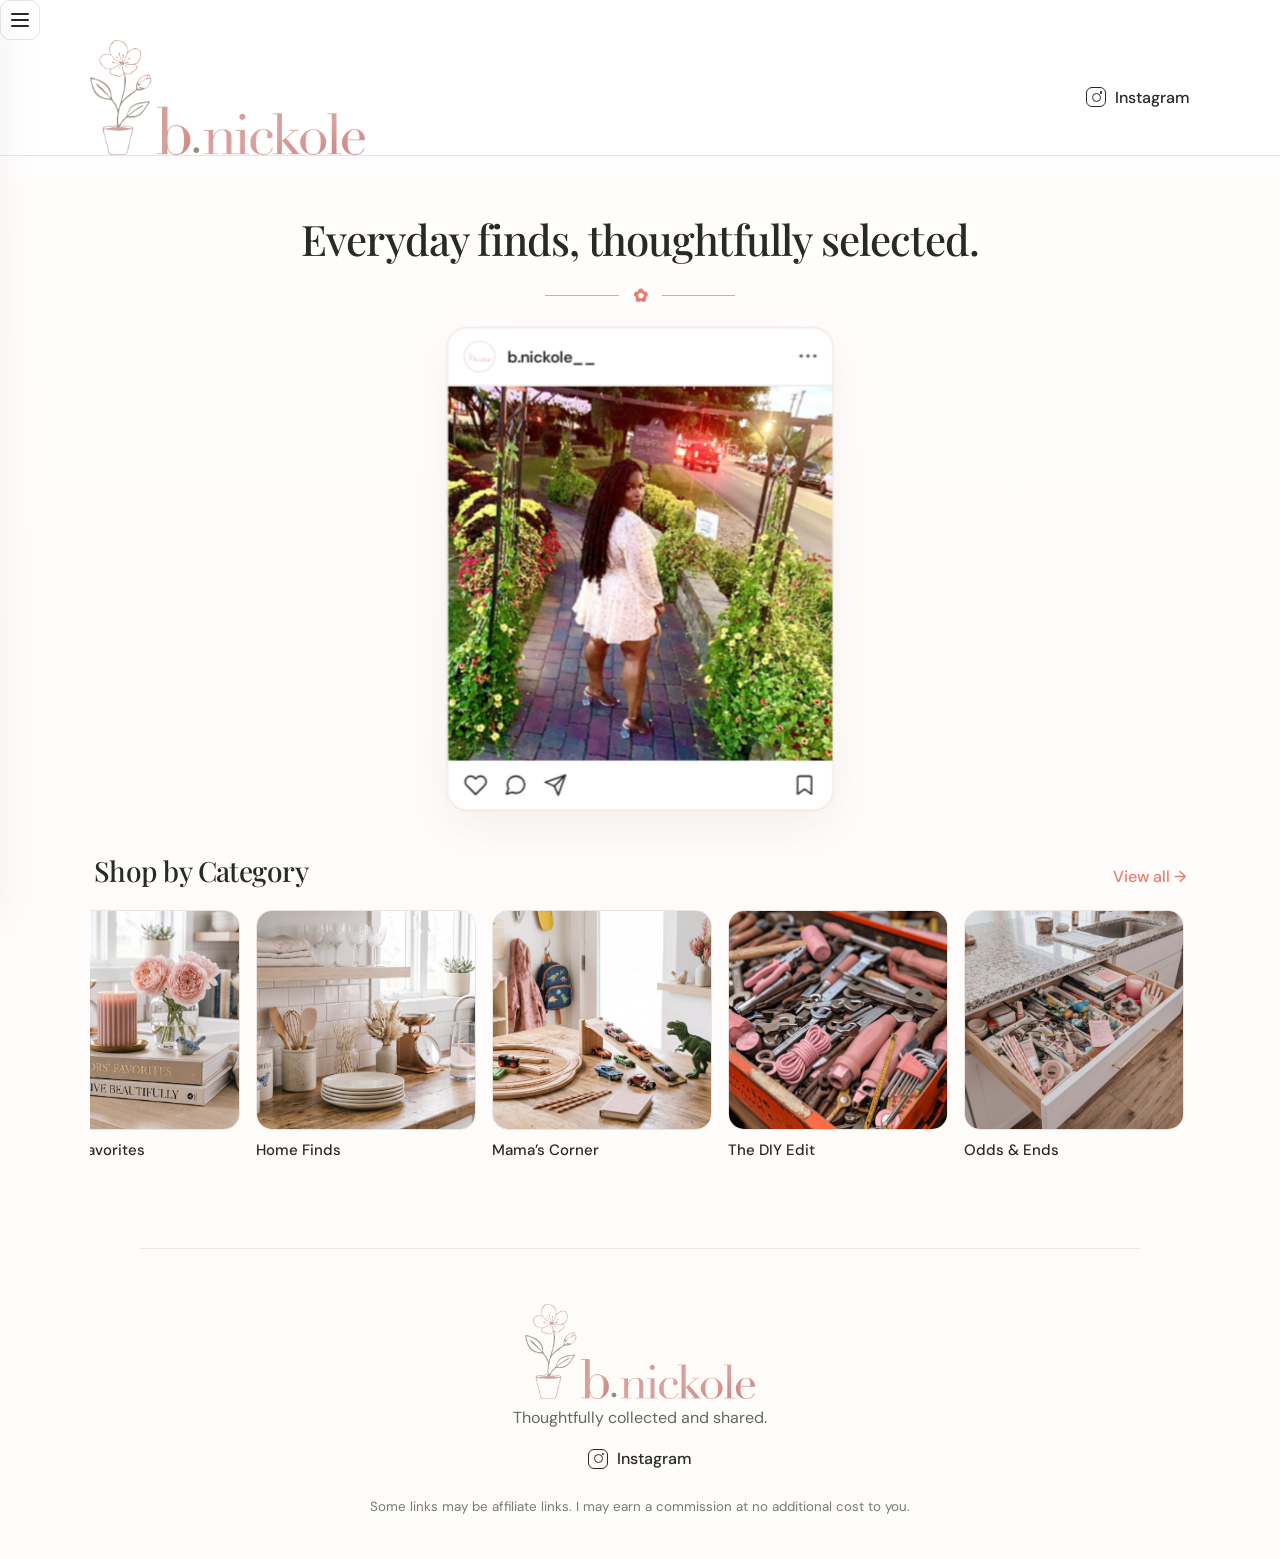
==== index.html @ 557a143f "carousel" ====
<!doctype html>
<html lang="en">
<head>
  <meta charset="utf-8">
  <meta name="viewport" content="width=device-width, initial-scale=1">
  <meta name="description" content="B.Nickole — thoughtfully collected everyday favorites, home finds, motherhood, DIY projects, and odds and ends.">
  <meta name="theme-color" content="#fffdfb">
  <title>B.Nickole | Thoughtfully Collected</title>
  <link rel="canonical" href="https://bnickole.com/">
  <link rel="icon" href="assets/images/favicon.ico" sizes="any">
  <link rel="icon" type="image/png" sizes="32x32" href="assets/images/favicon-32.png">
  <link rel="icon" type="image/png" sizes="192x192" href="assets/images/favicon-192.png">
  <link rel="apple-touch-icon" href="assets/images/apple-touch-icon.png">
  <link rel="manifest" href="site.webmanifest">
  <link rel="preconnect" href="https://fonts.googleapis.com">
  <link rel="preconnect" href="https://fonts.gstatic.com" crossorigin>
  <link href="https://fonts.googleapis.com/css2?family=DM+Sans:wght@400;500;600&family=Playfair+Display:wght@500;600&display=swap" rel="stylesheet">
  <link rel="stylesheet" href="styles.css">
  <script src="links.js" defer></script>
  <script src="sidebar.js" defer></script>
  <script src="marquee.js" defer></script>
  <script src="carousel.js" defer></script>

  <!-- Link preview tags -- these are what iMessage, SMS/RCS, Slack, and
       social apps read to build a preview card when this URL is shared.
       Without them most apps fall back to a bare link with no image. -->
  <meta property="og:type" content="website">
  <meta property="og:site_name" content="B.Nickole">
  <meta property="og:title" content="B.Nickole | Thoughtfully Collected">
  <meta property="og:description" content="B.Nickole — thoughtfully collected everyday favorites, home finds, motherhood, DIY projects, and odds and ends.">
  <meta property="og:url" content="https://bnickole.com/">
  <meta property="og:image" content="https://bnickole.com/assets/images/og-image.png">
  <meta property="og:image:width" content="1200">
  <meta property="og:image:height" content="630">
  <meta name="twitter:card" content="summary_large_image">
  <meta name="twitter:title" content="B.Nickole | Thoughtfully Collected">
  <meta name="twitter:description" content="B.Nickole — thoughtfully collected everyday favorites, home finds, motherhood, DIY projects, and odds and ends.">
  <meta name="twitter:image" content="https://bnickole.com/assets/images/og-image.png">
</head>
<body>
  <a class="skip-link" href="#categories">Skip to categories</a>

  <button class="sidebar-toggle" id="sidebarToggle" type="button" aria-expanded="false" aria-controls="siteSidebar" aria-label="Open menu">
    <span class="hamburger" aria-hidden="true"></span>
  </button>
  <div class="sidebar-overlay" id="sidebarOverlay" hidden></div>
  <nav class="sidebar" id="siteSidebar" aria-label="Site menu">
    <div class="sidebar-head">
      <img src="assets/images/logo.png" alt="B.Nickole" class="sidebar-logo">
      <button class="sidebar-close" id="sidebarClose" type="button" aria-label="Close menu">&times;</button>
    </div>
    <ul class="sidebar-nav">
      <li><a href="index.html#top">Home</a></li>
      <li><a href="shop.html">Shop All Categories</a></li>
      <li><a data-link="instagram" href="#" target="_blank" rel="noopener noreferrer">Instagram</a></li>
    </ul>
  </nav>

  <header class="site-header">
    <div class="header-inner">
      <a class="brand" href="#top" aria-label="B.Nickole home">
        <img src="assets/images/logo.png" alt="B.Nickole">
      </a>
      <a class="social-link" data-link="instagram" href="#" target="_blank" rel="noopener noreferrer" aria-label="Visit B.Nickole on Instagram">
        <span class="instagram-icon" aria-hidden="true"></span>
        <span>Instagram</span>
      </a>
    </div>
  </header>

  <main id="top">
    <section class="intro" aria-labelledby="intro-title">
      <h1 id="intro-title">Everyday finds, thoughtfully selected.</h1>
      <div class="flourish" aria-hidden="true"><span></span><b>✿</b><span></span></div>
    </section>

    <section class="carousel-section" aria-label="Photo carousel">
      <div class="ig-carousel">
        <div class="ig-carousel-stage" id="igStage" data-slides='[
          {"src":"assets/images/carousel/garden-evening.jpg","alt":"Golden hour walk through a flower-lined garden path"},
          {"src":"assets/images/carousel/city-afternoon-1.jpg","alt":"Downtown afternoon in a burgundy leather jacket"},
          {"src":"assets/images/carousel/city-afternoon-2.jpg","alt":"Downtown afternoon, a second look"},
          {"src":"assets/images/carousel/mirror-selfie.jpg","alt":"Getting ready in burgundy ruffles"},
          {"src":"assets/images/carousel/car-mood.jpg","alt":"Sunny day, good mood"},
          {"src":"assets/images/carousel/festival-day.jpg","alt":"Front row at a summer festival"},
          {"src":"assets/images/carousel/graduation-day.jpg","alt":"Cap on, graduation day"}
        ]'>
          <div class="ig-face ig-face-front">
        <article class="ig-post">
          <header class="ig-post-head">
            <img class="ig-avatar" src="assets/images/logo.png" alt="">
            <span class="ig-handle">b.nickole__</span>
            <span class="ig-dots-icon" aria-hidden="true"><span></span><span></span><span></span></span>
          </header>
          <div class="ig-post-image"><img class="ig-post-photo" src="" alt=""></div>
          <div class="ig-post-actions" aria-hidden="true">
            <svg viewBox="0 0 24 24" fill="none" stroke="currentColor" stroke-width="1.6" stroke-linecap="round" stroke-linejoin="round"><path d="M20.84 4.61a5.5 5.5 0 0 0-7.78 0L12 5.67l-1.06-1.06a5.5 5.5 0 1 0-7.78 7.78l1.06 1.06L12 21.23l7.78-7.78 1.06-1.06a5.5 5.5 0 0 0 0-7.78z"/></svg>
            <svg viewBox="0 0 24 24" fill="none" stroke="currentColor" stroke-width="1.6" stroke-linecap="round" stroke-linejoin="round"><path d="M21 11.5a8.38 8.38 0 0 1-.9 3.8 8.5 8.5 0 0 1-7.6 4.7 8.38 8.38 0 0 1-3.8-.9L3 21l1.9-5.7a8.38 8.38 0 0 1-.9-3.8 8.5 8.5 0 0 1 4.7-7.6 8.38 8.38 0 0 1 3.8-.9h.5a8.48 8.48 0 0 1 8 8v.5z"/></svg>
            <svg viewBox="0 0 24 24" fill="none" stroke="currentColor" stroke-width="1.6" stroke-linecap="round" stroke-linejoin="round"><path d="M22 2 11 13"/><path d="M22 2 15 22l-4-9-9-4 20-7z"/></svg>
            <svg class="ig-bookmark" viewBox="0 0 24 24" fill="none" stroke="currentColor" stroke-width="1.6" stroke-linecap="round" stroke-linejoin="round"><path d="M19 21 12 16l-7 5V5a2 2 0 0 1 2-2h10a2 2 0 0 1 2 2z"/></svg>
          </div>
        </article>
          </div>
          <div class="ig-face ig-face-right">
        <article class="ig-post">
          <header class="ig-post-head">
            <img class="ig-avatar" src="assets/images/logo.png" alt="">
            <span class="ig-handle">b.nickole__</span>
            <span class="ig-dots-icon" aria-hidden="true"><span></span><span></span><span></span></span>
          </header>
          <div class="ig-post-image"><img class="ig-post-photo" src="" alt=""></div>
          <div class="ig-post-actions" aria-hidden="true">
            <svg viewBox="0 0 24 24" fill="none" stroke="currentColor" stroke-width="1.6" stroke-linecap="round" stroke-linejoin="round"><path d="M20.84 4.61a5.5 5.5 0 0 0-7.78 0L12 5.67l-1.06-1.06a5.5 5.5 0 1 0-7.78 7.78l1.06 1.06L12 21.23l7.78-7.78 1.06-1.06a5.5 5.5 0 0 0 0-7.78z"/></svg>
            <svg viewBox="0 0 24 24" fill="none" stroke="currentColor" stroke-width="1.6" stroke-linecap="round" stroke-linejoin="round"><path d="M21 11.5a8.38 8.38 0 0 1-.9 3.8 8.5 8.5 0 0 1-7.6 4.7 8.38 8.38 0 0 1-3.8-.9L3 21l1.9-5.7a8.38 8.38 0 0 1-.9-3.8 8.5 8.5 0 0 1 4.7-7.6 8.38 8.38 0 0 1 3.8-.9h.5a8.48 8.48 0 0 1 8 8v.5z"/></svg>
            <svg viewBox="0 0 24 24" fill="none" stroke="currentColor" stroke-width="1.6" stroke-linecap="round" stroke-linejoin="round"><path d="M22 2 11 13"/><path d="M22 2 15 22l-4-9-9-4 20-7z"/></svg>
            <svg class="ig-bookmark" viewBox="0 0 24 24" fill="none" stroke="currentColor" stroke-width="1.6" stroke-linecap="round" stroke-linejoin="round"><path d="M19 21 12 16l-7 5V5a2 2 0 0 1 2-2h10a2 2 0 0 1 2 2z"/></svg>
          </div>
        </article>
          </div>
        </div>
        <div class="ig-carousel-dots" id="igDots"></div>
      </div>
    </section>

    <section class="scroll-strip-section" id="categories" aria-label="Shop by category">
      <div class="scroll-strip-head">
        <h2>Shop by Category</h2>
        <a class="scroll-strip-all" href="shop.html">View all →</a>
      </div>
      <div class="scroll-strip">
        <a class="strip-card coral" data-link="favorites" href="#" aria-label="Explore Current Favorites">
          <div class="strip-image"><img src="assets/images/current-favorites.jpg" alt="Pink roses and a candle arranged on coffee-table books" loading="lazy"></div>
          <span class="strip-label">Current Favorites</span>
        </a>
        <a class="strip-card blush" data-link="home" href="#" aria-label="Explore Home Finds">
          <div class="strip-image"><img src="assets/images/home-finds.jpg" alt="Bright kitchen styled with useful and decorative home pieces" loading="lazy"></div>
          <span class="strip-label">Home Finds</span>
        </a>
        <a class="strip-card blue" data-link="mama" href="#" aria-label="Explore Mama's Corner">
          <div class="strip-image"><img src="assets/images/mamas-corner.jpg" alt="A bright play space with wooden trains, toy cars, and building blocks" loading="lazy"></div>
          <span class="strip-label">Mama’s Corner</span>
        </a>
        <a class="strip-card green" data-link="diy" href="#" aria-label="Explore The DIY Edit">
          <div class="strip-image"><img src="assets/images/diy-edit.jpg" alt="A colorful collection of hand tools and DIY supplies" loading="lazy"></div>
          <span class="strip-label">The DIY Edit</span>
        </a>
        <a class="strip-card butter" data-link="odds" href="#" aria-label="Explore Odds and Ends">
          <div class="strip-image"><img src="assets/images/odds-and-ends.jpg" alt="An open kitchen drawer filled with useful and unexpected little items" loading="lazy"></div>
          <span class="strip-label">Odds &amp; Ends</span>
        </a>
      </div>
    </section>
  </main>

  <footer class="site-footer">
    <img src="assets/images/logo.png" alt="B.Nickole" class="footer-logo">
    <p>Thoughtfully collected and shared.</p>
    <a class="footer-instagram" data-link="instagram" href="#" target="_blank" rel="noopener noreferrer">
      <span class="instagram-icon" aria-hidden="true"></span> Instagram
    </a>
    <small>Some links may be affiliate links. I may earn a commission at no additional cost to you.</small>
  </footer>
</body>
</html>
---- styles.css ----
:root {
  --ink: #292a28;
  --muted: #626762;
  --blush: #d69d9a;
  --coral: #e97c70;
  --sage: #879982;
  --blue: #7eadd0;
  --line: #ebe5e1;
  --white: #fffdfb;
  --shadow: 0 14px 40px rgba(83, 66, 58, .08);
  --serif: "Playfair Display", Georgia, serif;
  --sans: "DM Sans", Arial, sans-serif;
}

* { box-sizing: border-box; }
html { scroll-behavior: smooth; }
body {
  margin: 0;
  color: var(--ink);
  background: linear-gradient(180deg, #fff 0%, #fffdfb 38%, #fefcf9 100%);
  font-family: var(--sans);
  -webkit-font-smoothing: antialiased;
}
img { display: block; max-width: 100%; }
a { color: inherit; }

.skip-link {
  position: fixed;
  top: 10px;
  left: 10px;
  z-index: 20;
  padding: 10px 14px;
  background: var(--ink);
  color: #fff;
  border-radius: 8px;
  transform: translateY(-150%);
}
.skip-link:focus { transform: none; }

.site-header {
  position: sticky;
  top: 0;
  z-index: 10;
  background: rgba(255, 255, 255, .92);
  border-bottom: 1px solid var(--line);
  backdrop-filter: blur(16px);
}
.header-inner {
  width: min(1100px, calc(100% - 40px));
  min-height: 96px;
  margin: auto;
  display: flex;
  align-items: center;
  justify-content: space-between;
  gap: 24px;
}
.brand { width: 275px; }
.social-link,
.footer-instagram {
  display: inline-flex;
  align-items: center;
  gap: 9px;
  font-weight: 500;
  text-decoration: none;
}
.social-link { padding: 12px 0; }
.social-link:hover,
.footer-instagram:hover { color: var(--coral); }
.instagram-icon {
  display: inline-block;
  width: 20px;
  height: 20px;
  border: 1.8px solid currentColor;
  border-radius: 6px;
  position: relative;
}
.instagram-icon::before {
  content: "";
  position: absolute;
  inset: 4.5px;
  border: 1.6px solid currentColor;
  border-radius: 50%;
}
.instagram-icon::after {
  content: "";
  position: absolute;
  width: 2.5px;
  height: 2.5px;
  right: 3px;
  top: 3px;
  border-radius: 50%;
  background: currentColor;
}

main { padding: 0 20px; }
.intro {
  max-width: 1000px;
  margin: 58px auto 34px;
  text-align: center;
}
.intro h1 {
  margin: 0;
  font: 500 clamp(28px, 4vw, 42px)/1.2 var(--serif);
  letter-spacing: -.02em;
}
.flourish {
  margin: 20px auto 0;
  display: flex;
  width: 190px;
  align-items: center;
  justify-content: center;
  gap: 14px;
  color: var(--coral);
}
.flourish span { flex: 1; height: 1px; background: var(--sage); opacity: .65; }
.flourish b { font-size: 18px; }

.category-list {
  width: min(1000px, 100%);
  margin: 0 auto;
  display: grid;
  gap: 18px;
}
.category-card {
  --accent: var(--blush);
  --tint: #fff4f3;
  min-height: 170px;
  display: grid;
  grid-template-columns: 300px 1fr 72px;
  align-items: center;
  overflow: hidden;
  color: inherit;
  background: linear-gradient(90deg, var(--tint) 0 11%, #fff 55%);
  border: 1px solid var(--line);
  border-radius: 19px;
  text-decoration: none;
  box-shadow: 0 3px 9px rgba(72, 54, 45, .03);
  transition: transform .24s ease, box-shadow .24s ease, border-color .24s ease;
}
.category-card:hover,
.category-card:focus-visible {
  transform: translateY(-3px);
  border-color: color-mix(in srgb, var(--accent) 45%, var(--line));
  box-shadow: var(--shadow);
  outline: none;
}
.category-card.featured { min-height: 255px; grid-template-columns: 48% 1fr 78px; }
.card-image { height: 100%; min-height: 170px; overflow: hidden; }
.featured .card-image { min-height: 255px; }
.card-image img {
  width: 100%;
  height: 100%;
  object-fit: cover;
  transition: transform .45s ease;
}
.category-card:hover .card-image img { transform: scale(1.025); }
.card-copy { padding: 30px 32px; }
.card-copy h2 {
  margin: 0;
  font: 500 clamp(27px, 3vw, 39px)/1.12 var(--serif);
  letter-spacing: -.025em;
}
.card-copy p {
  margin: 12px 0 0;
  color: var(--muted);
  font-size: 16px;
  line-height: 1.55;
}
.eyebrow {
  display: inline-block;
  margin-bottom: 12px;
  padding: 7px 11px;
  color: white;
  background: var(--accent);
  border-radius: 6px;
  font-size: 12px;
  font-weight: 600;
  letter-spacing: .09em;
  text-transform: uppercase;
}
.arrow {
  display: grid;
  place-items: center;
  width: 51px;
  height: 51px;
  color: var(--accent);
  border: 1px solid color-mix(in srgb, var(--accent) 65%, white);
  border-radius: 50%;
  font-size: 28px;
  transition: color .2s ease, background .2s ease, transform .2s ease;
}
.featured .arrow { color: white; background: var(--accent); border-color: var(--accent); }
.category-card:hover .arrow { color: white; background: var(--accent); transform: translateX(3px); }
.coral { --accent: #e97c70; --tint: #fff0ed; }
.blush { --accent: #dc9994; --tint: #fff1f0; }
.blue { --accent: #78a9ce; --tint: #edf8fd; }
.green { --accent: #899c78; --tint: #f2f6ec; }
.butter { --accent: #bf9a55; --tint: #fff9e9; }

.site-footer {
  width: min(1000px, calc(100% - 40px));
  margin: 70px auto 0;
  padding: 55px 20px 42px;
  text-align: center;
  border-top: 1px solid var(--line);
}
.footer-logo { width: 230px; margin: auto; }
.site-footer p { margin: 8px 0 20px; color: var(--muted); }
.footer-instagram { margin-bottom: 28px; }
.site-footer small { display: block; color: #777a76; line-height: 1.5; }

@media (max-width: 760px) {
  .header-inner { min-height: 76px; width: min(100% - 28px, 1100px); }
  .brand { width: 205px; }
  .social-link span:last-child { display: none; }
  .intro { margin: 42px auto 28px; }
  .intro h1 { font-size: clamp(27px, 8vw, 35px); }
  .category-card,
  .category-card.featured {
    min-height: 0;
    grid-template-columns: 124px 1fr 45px;
    border-radius: 15px;
  }
  .category-card.featured { grid-template-columns: 1fr; }
  .card-image { min-height: 150px; }
  .featured .card-image { min-height: 215px; }
  .featured .card-copy { padding-right: 70px; }
  .featured .arrow { position: absolute; right: 35px; margin-top: 215px; }
  .category-card.featured { position: relative; }
  .card-copy { padding: 22px 18px; }
  .card-copy h2 { font-size: clamp(23px, 6vw, 30px); }
  .card-copy p { display: none; }
  .featured .card-copy p { display: block; font-size: 14px; }
  .eyebrow { margin-bottom: 8px; }
  .arrow { width: 38px; height: 38px; font-size: 22px; }
}

@media (max-width: 450px) {
  main { padding: 0 13px; }
  .category-list { gap: 13px; }
  .category-card:not(.featured) { grid-template-columns: 105px 1fr 38px; }
  .card-image { min-height: 135px; }
  .card-copy { padding: 18px 13px; }
  .card-copy h2 { font-size: 22px; }
  .arrow { width: 32px; height: 32px; font-size: 19px; }
  .site-footer { width: calc(100% - 26px); }
}

@media (prefers-reduced-motion: reduce) {
  * { scroll-behavior: auto !important; transition: none !important; }
}

/* ===== Sidebar ===== */
.sidebar-toggle {
  display: inline-flex;
  align-items: center;
  justify-content: center;
  width: 40px;
  height: 40px;
  margin-right: 4px;
  padding: 0;
  background: none;
  border: 1px solid var(--line);
  border-radius: 10px;
  cursor: pointer;
  flex: 0 0 auto;
}
.sidebar-toggle:hover { border-color: var(--coral); }
.hamburger,
.hamburger::before,
.hamburger::after {
  display: block;
  width: 18px;
  height: 2px;
  background: var(--ink);
  border-radius: 2px;
}
.hamburger { position: relative; }
.hamburger::before,
.hamburger::after {
  content: "";
  position: absolute;
  left: 0;
}
.hamburger::before { top: -6px; }
.hamburger::after { top: 6px; }

.header-inner { position: relative; }

.sidebar-overlay {
  position: fixed;
  inset: 0;
  z-index: 30;
  background: rgba(41, 42, 40, .38);
  opacity: 0;
  transition: opacity .25s ease;
}
.sidebar-overlay.is-visible { opacity: 1; }

.sidebar {
  position: fixed;
  top: 0;
  left: 0;
  z-index: 31;
  width: min(280px, 82vw);
  height: 100%;
  background: var(--white);
  border-right: 1px solid var(--line);
  box-shadow: var(--shadow);
  transform: translateX(-100%);
  transition: transform .3s ease;
  display: flex;
  flex-direction: column;
}
.sidebar.is-open { transform: translateX(0); }
.sidebar-head {
  display: flex;
  align-items: center;
  justify-content: space-between;
  padding: 22px 20px;
  border-bottom: 1px solid var(--line);
}
.sidebar-logo { width: 150px; }
.sidebar-close {
  width: 34px;
  height: 34px;
  border: none;
  background: none;
  font-size: 24px;
  line-height: 1;
  color: var(--muted);
  cursor: pointer;
}
.sidebar-close:hover { color: var(--coral); }
.sidebar-nav {
  list-style: none;
  margin: 0;
  padding: 14px 10px;
  display: flex;
  flex-direction: column;
  gap: 2px;
}
.sidebar-nav a {
  display: block;
  padding: 13px 14px;
  border-radius: 10px;
  text-decoration: none;
  font-weight: 500;
}
.sidebar-nav a:hover,
.sidebar-nav a:focus-visible { background: #fff4f3; color: var(--coral); }
body.sidebar-open { overflow: hidden; }

/* ===== Horizontal scroll strip ===== */
.scroll-strip-section {
  width: min(1100px, 100%);
  margin: 46px auto 0;
}
.scroll-strip-head {
  display: flex;
  align-items: baseline;
  justify-content: space-between;
  gap: 16px;
  margin-bottom: 18px;
  padding: 0 4px;
}
.scroll-strip-head h2 {
  margin: 0;
  font: 500 clamp(22px, 3vw, 28px)/1.2 var(--serif);
  letter-spacing: -.02em;
}
.scroll-strip-all {
  flex: 0 0 auto;
  font-weight: 500;
  text-decoration: none;
  color: var(--coral);
  white-space: nowrap;
}
.scroll-strip-all:hover { text-decoration: underline; }
.scroll-strip {
  display: flex;
  gap: 16px;
  overflow-x: auto;
  overscroll-behavior-x: contain;
  scroll-behavior: auto;
  padding: 4px 4px 18px;
  scroll-snap-type: none;
  cursor: grab;
  scrollbar-width: thin;
  scrollbar-color: var(--blush) transparent;
}
.scroll-strip::-webkit-scrollbar { height: 8px; }
.scroll-strip::-webkit-scrollbar-thumb { background: var(--blush); border-radius: 8px; }
.strip-card {
  --accent: var(--blush);
  flex: 0 0 auto;
  width: 220px;
  scroll-snap-align: start;
  text-decoration: none;
  color: inherit;
}
.strip-image {
  width: 220px;
  height: 220px;
  border-radius: 16px;
  overflow: hidden;
  border: 1px solid var(--line);
}
.strip-image img {
  width: 100%;
  height: 100%;
  object-fit: cover;
  transition: transform .35s ease;
}
.strip-card:hover .strip-image img { transform: scale(1.04); }
.strip-label {
  display: block;
  margin-top: 10px;
  font-weight: 500;
  font-size: 15px;
}
.strip-card.coral { --accent: #e97c70; }
.strip-card.blush { --accent: #dc9994; }
.strip-card.blue { --accent: #78a9ce; }
.strip-card.green { --accent: #899c78; }
.strip-card.butter { --accent: #bf9a55; }

/* ===== Carousel placeholder ===== */
.carousel-section {
  width: min(1100px, 100%);
  margin: 50px auto 0;
}
.carousel-placeholder {
  padding: 62px 24px;
  text-align: center;
  background: linear-gradient(180deg, #fff9f3 0%, #fdf4f0 100%);
  border: 1.5px dashed color-mix(in srgb, var(--blush) 55%, var(--line));
  border-radius: 22px;
}
.carousel-icon {
  display: inline-block;
  margin-bottom: 10px;
  font-size: 26px;
  color: var(--coral);
}
.carousel-eyebrow {
  margin: 0 0 10px;
  color: var(--coral);
  font-size: 12px;
  font-weight: 600;
  letter-spacing: .09em;
  text-transform: uppercase;
}
.carousel-placeholder h2 {
  margin: 0 auto;
  max-width: 480px;
  font: 500 clamp(22px, 3vw, 28px)/1.3 var(--serif);
  letter-spacing: -.02em;
}
.carousel-placeholder-inner p {
  margin: 12px auto 0;
  max-width: 440px;
  color: var(--muted);
  font-size: 15px;
  line-height: 1.6;
}
.carousel-dots {
  display: flex;
  justify-content: center;
  gap: 8px;
  margin-top: 26px;
}
.carousel-dots span {
  width: 7px;
  height: 7px;
  border-radius: 50%;
  background: color-mix(in srgb, var(--blush) 60%, var(--line));
}
.carousel-dots span:first-child { background: var(--coral); }

/* ===== Shop page heading ===== */
.page-heading {
  max-width: 900px;
  margin: 50px auto 30px;
  text-align: center;
}
.page-heading .back-link {
  display: inline-block;
  margin-bottom: 18px;
  color: var(--muted);
  font-size: 14px;
  text-decoration: none;
}
.page-heading .back-link:hover { color: var(--coral); }
.page-heading h1 {
  margin: 0;
  font: 500 clamp(28px, 4vw, 40px)/1.2 var(--serif);
  letter-spacing: -.02em;
}
.page-heading p { margin: 12px 0 0; color: var(--muted); }

@media (max-width: 760px) {
  .strip-image, .strip-card { width: 168px; }
  .strip-image { height: 168px; }
  .carousel-placeholder { padding: 44px 18px; }
}

/* ===== Instagram-style cube photo carousel ===== */
.carousel-section {
  display: flex;
  justify-content: center;
}
.ig-carousel {
  width: min(340px, 86vw);
  perspective: 1400px;
}
.ig-carousel-stage {
  position: relative;
  width: 100%;
  aspect-ratio: 4 / 5;
  transform-style: preserve-3d;
  transition: transform .9s cubic-bezier(.65, 0, .35, 1);
}
.ig-carousel-stage.is-spinning { transform: rotateY(-90deg); }
.ig-carousel-stage.is-resetting { transition: none; }
.ig-face {
  position: absolute;
  inset: 0;
  backface-visibility: hidden;
}
.ig-face-front { transform: rotateY(0deg) translateZ(var(--half-w, 170px)); }
.ig-face-right { transform: rotateY(90deg) translateZ(var(--half-w, 170px)); }

.ig-post {
  height: 100%;
  display: flex;
  flex-direction: column;
  background: #fff;
  border: 1px solid var(--line);
  border-radius: 18px;
  overflow: hidden;
  box-shadow: var(--shadow);
}
.ig-post-head {
  display: flex;
  align-items: center;
  gap: 10px;
  padding: 11px 14px;
  border-bottom: 1px solid var(--line);
  flex: 0 0 auto;
}
.ig-avatar {
  width: 28px;
  height: 28px;
  border-radius: 50%;
  object-fit: contain;
  border: 1px solid var(--line);
  padding: 3px;
  background: #fff;
}
.ig-handle { font-weight: 600; font-size: 14px; letter-spacing: -.01em; }
.ig-dots-icon {
  margin-left: auto;
  display: flex;
  align-items: center;
  gap: 3px;
}
.ig-dots-icon span { width: 3px; height: 3px; border-radius: 50%; background: var(--muted); }
.ig-post-image { flex: 1; min-height: 0; overflow: hidden; background: var(--line); }
.ig-post-image img { width: 100%; height: 100%; object-fit: cover; }
.ig-post-actions {
  display: flex;
  align-items: center;
  gap: 14px;
  padding: 11px 14px;
  color: var(--ink);
  flex: 0 0 auto;
}
.ig-post-actions svg { width: 21px; height: 21px; }
.ig-post-actions .ig-bookmark { margin-left: auto; }

.ig-carousel-dots {
  display: flex;
  justify-content: center;
  gap: 7px;
  margin-top: 18px;
}
.ig-dot {
  width: 7px;
  height: 7px;
  padding: 0;
  border: none;
  border-radius: 50%;
  background: color-mix(in srgb, var(--blush) 55%, var(--line));
  cursor: pointer;
}
.ig-dot.is-active { background: var(--coral); }
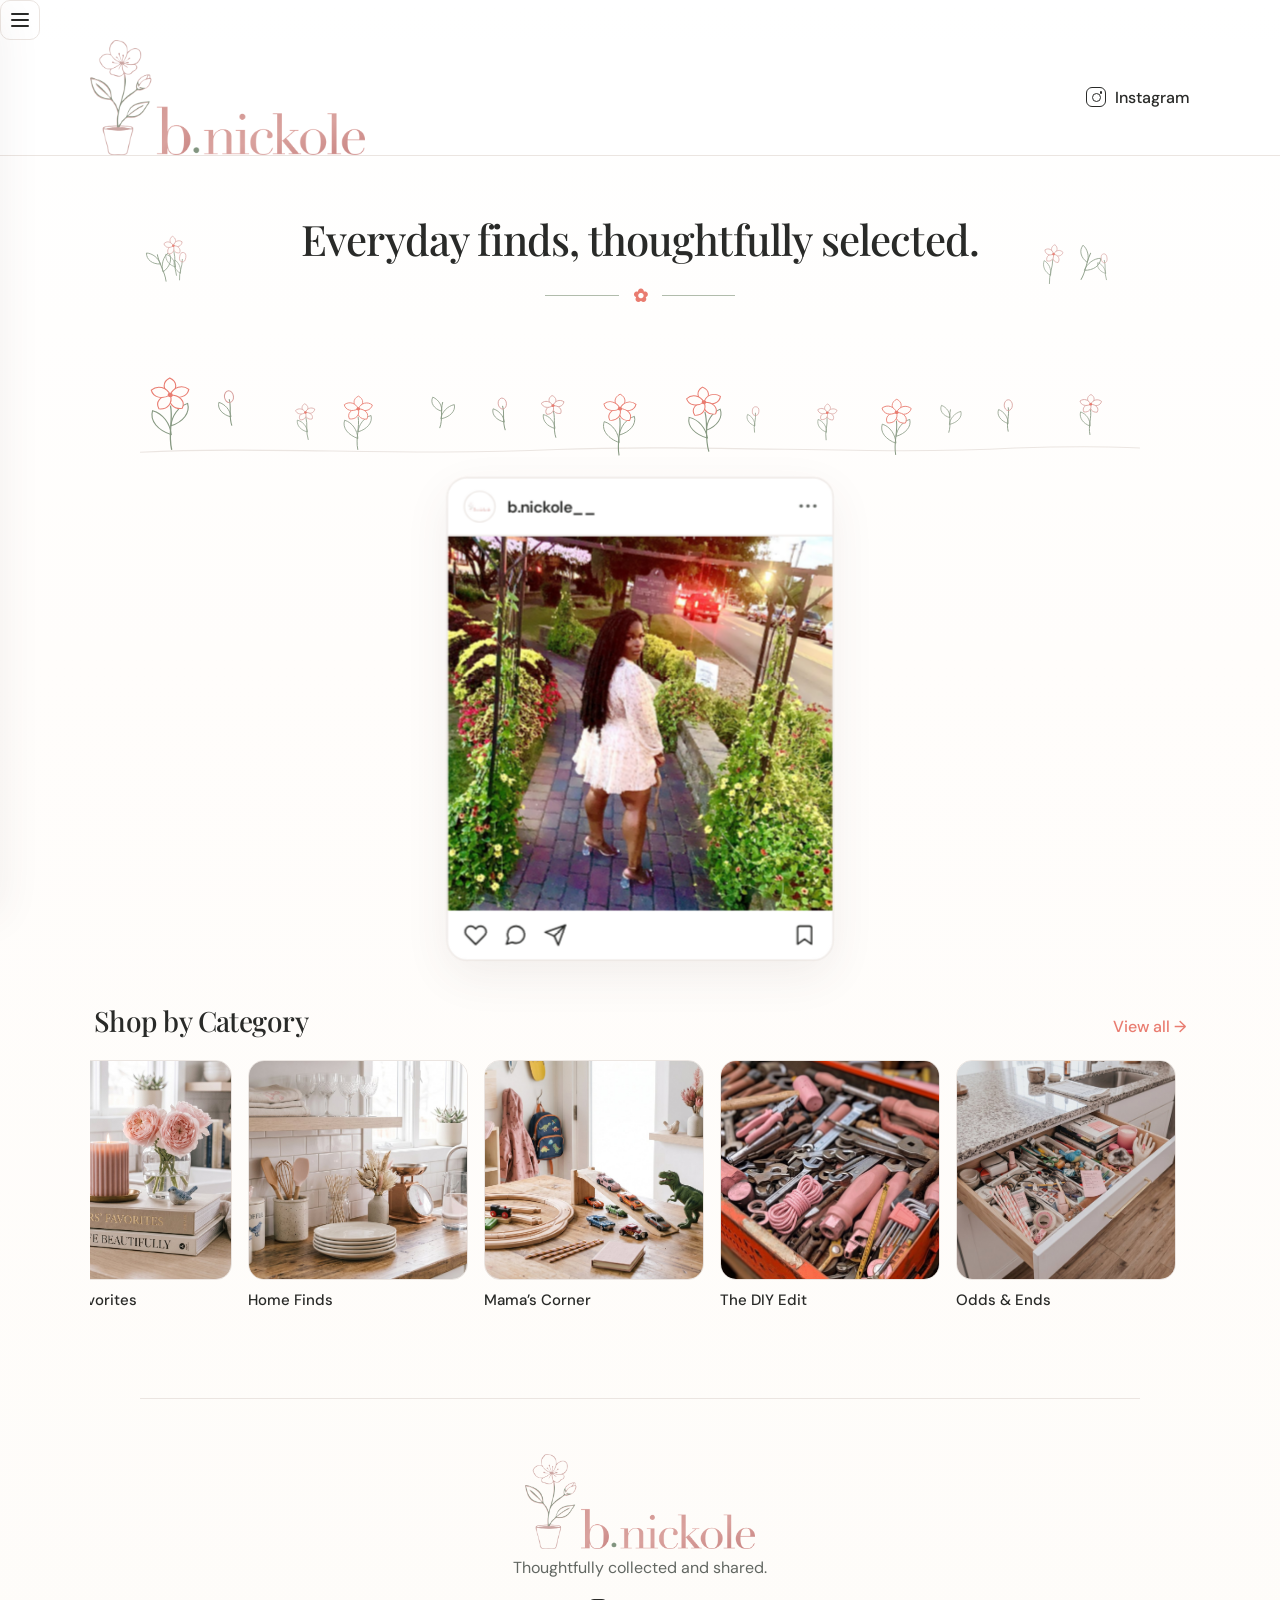
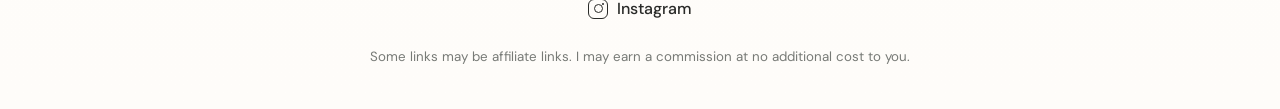
==== commit bc433826: "update" ====
--- a/index.html
+++ b/index.html
@@ -70,8 +70,13 @@
 
   <main id="top">
     <section class="intro" aria-labelledby="intro-title">
-      <h1 id="intro-title">Everyday finds, thoughtfully selected.</h1>
-      <div class="flourish" aria-hidden="true"><span></span><b>✿</b><span></span></div>
+      <img class="intro-garden-corner intro-garden-corner-left" src="assets/images/garden-corner-left.svg" alt="">
+      <img class="intro-garden-corner intro-garden-corner-right" src="assets/images/garden-corner-right.svg" alt="">
+      <div class="intro-copy">
+        <h1 id="intro-title">Everyday finds, thoughtfully selected.</h1>
+        <div class="flourish" aria-hidden="true"><span></span><b>✿</b><span></span></div>
+      </div>
+      <img class="intro-garden-bed" src="assets/images/garden-bed.svg" alt="">
     </section>
 
     <section class="carousel-section" aria-label="Photo carousel">
--- a/styles.css
+++ b/styles.css
@@ -595,3 +595,40 @@
   cursor: pointer;
 }
 .ig-dot.is-active { background: var(--coral); }
+
+/* ===== Garden illustration framing the hero ===== */
+.intro {
+  position: relative;
+  padding-bottom: 150px;
+}
+.intro-copy {
+  position: relative;
+  z-index: 2;
+}
+.intro-garden-corner {
+  position: absolute;
+  top: -8px;
+  width: 120px;
+  height: auto;
+  z-index: 1;
+  opacity: .92;
+  pointer-events: none;
+}
+.intro-garden-corner-left { left: -6px; }
+.intro-garden-corner-right { right: -6px; }
+.intro-garden-bed {
+  position: absolute;
+  left: 0;
+  right: 0;
+  bottom: 0;
+  width: 100%;
+  height: 150px;
+  z-index: 1;
+  pointer-events: none;
+}
+
+@media (max-width: 760px) {
+  .intro { padding-bottom: 110px; }
+  .intro-garden-corner { width: 76px; }
+  .intro-garden-bed { height: 105px; }
+}
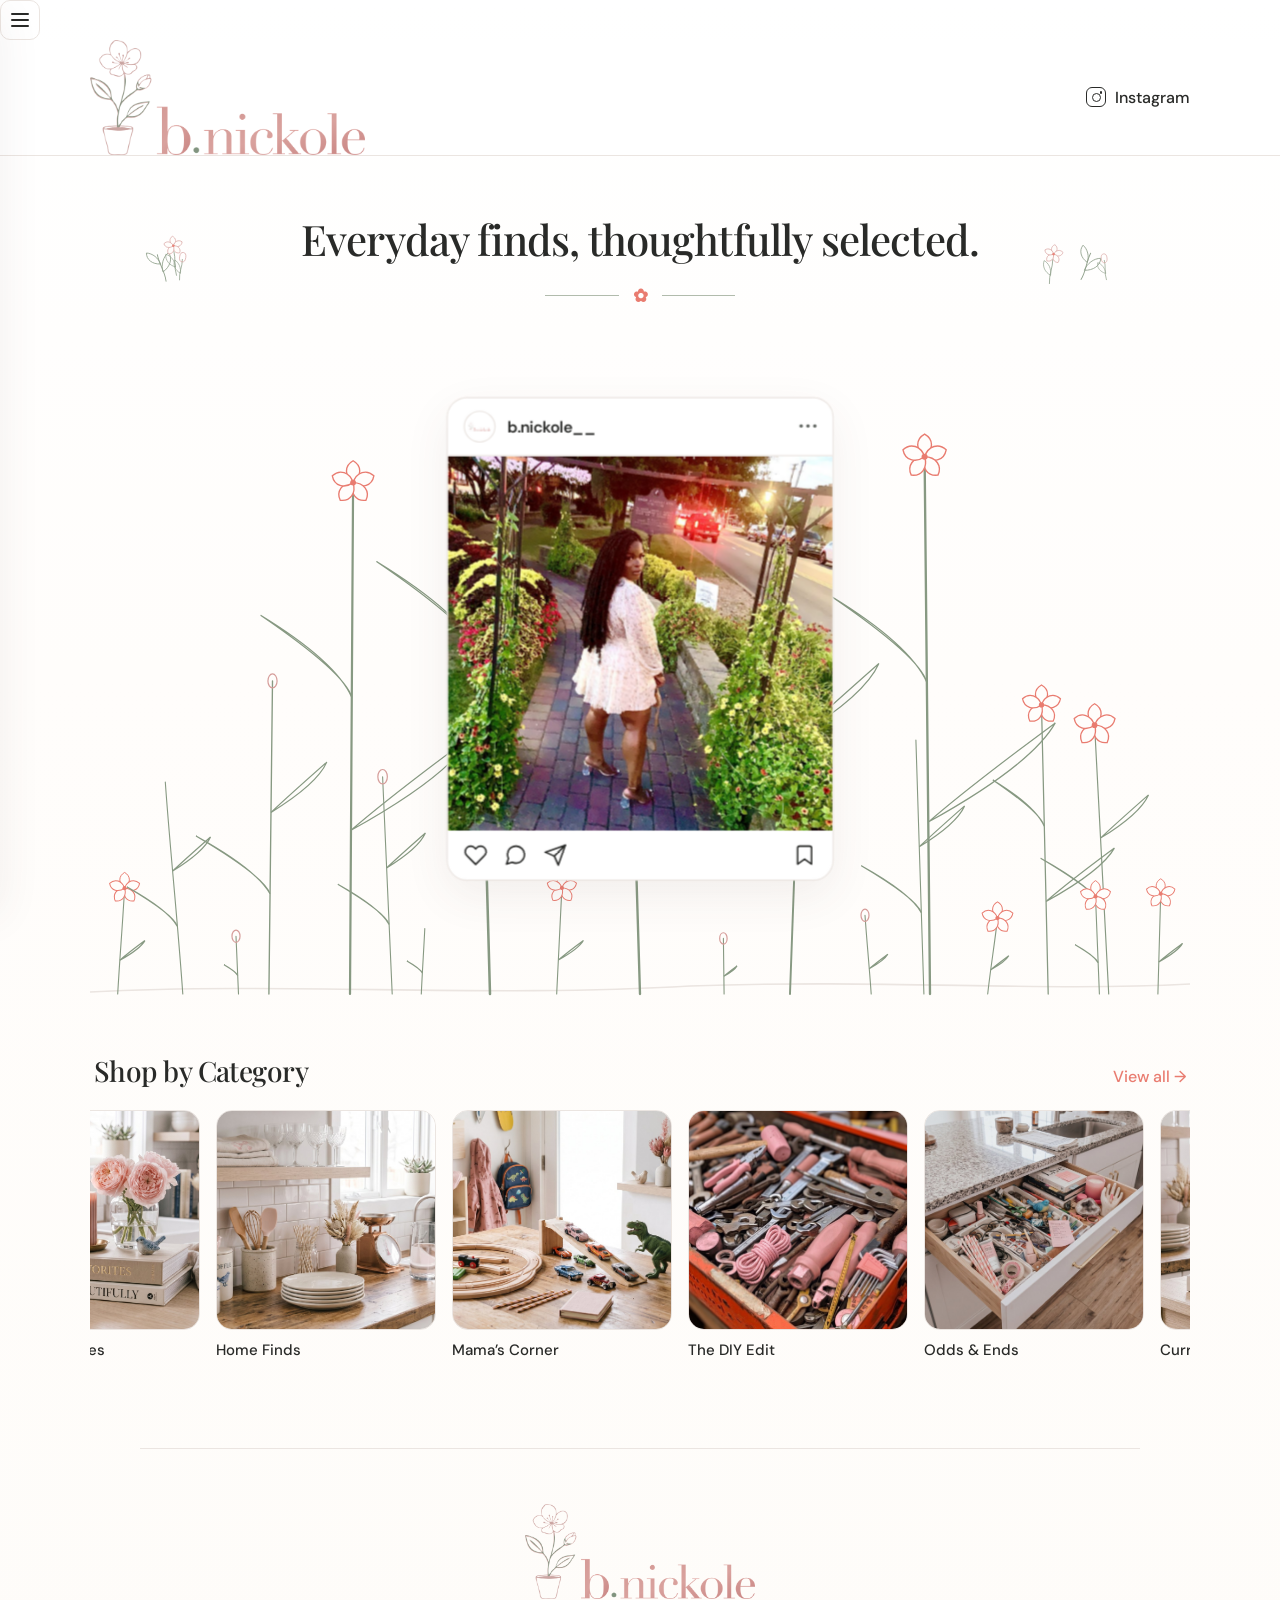
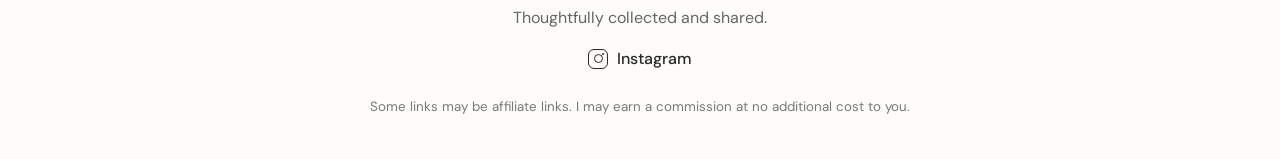
==== commit 7b8c27c7: "update" ====
--- a/index.html
+++ b/index.html
@@ -76,11 +76,16 @@
         <h1 id="intro-title">Everyday finds, thoughtfully selected.</h1>
         <div class="flourish" aria-hidden="true"><span></span><b>✿</b><span></span></div>
       </div>
-      <img class="intro-garden-bed" src="assets/images/garden-bed.svg" alt="">
     </section>
 
     <section class="carousel-section" aria-label="Photo carousel">
-      <div class="ig-carousel">
+      <div class="ig-garden-wrap">
+        <div class="ig-garden" aria-hidden="true"><svg viewBox="0 0 1100 650" preserveAspectRatio="none" role="img" aria-hidden="true" focusable="false">
+    <defs><g id="petal-t"><path d="M0,0 C-8.5,-6.3 -8.5,-16.38 0,-21.0 C8.5,-16.38 8.5,-6.3 0,0 Z" fill="#fffdfb" stroke="#e97c70" stroke-width="1.3"/></g></defs>
+    <path d="M0,634 C 200,624 400,640 600,628 C 800,621 950,634 1100,626" fill="none" stroke="#ebe5e1" stroke-width="1.6"/>
+    <g transform="translate(700.0,636)"><g class="stem-group" style="--amt:3.1deg; animation-duration:4.22s; animation-delay:-2.19s;"><path d="M0,0 C4.8,-156.2 12.1,-312.4 16.1,-446.3" fill="none" stroke="#879982" stroke-width="1.94" stroke-linecap="round"/><path d="M5.2,-142.8 Q-14.6,-177.7 -100.4,-225.3 Q-2.8,-167.5 5.2,-142.8 Z" fill="none" stroke="#879982" stroke-width="1.2"/><path d="M9.3,-258.9 Q74.9,-299.0 88.9,-330.5 Q35.6,-283.5 9.3,-258.9 Z" fill="none" stroke="#879982" stroke-width="1.2"/><ellipse cx="16.1" cy="-446.3" rx="5.38" ry="8.18" fill="none" stroke="#d69d9a" stroke-width="1.2"/></g></g><g transform="translate(897.7,636)"><g class="stem-group" style="--amt:3.0deg; animation-duration:4.46s; animation-delay:-1.7s;"><path d="M0,0 C2.9,-26.6 7.4,-53.1 9.8,-75.9" fill="none" stroke="#879982" stroke-width="1.10" stroke-linecap="round"/><path d="M3.1,-24.3 Q17.7,-32.4 21.1,-38.3 Q9.0,-29.4 3.1,-24.3 Z" fill="none" stroke="#879982" stroke-width="1.2"/><g transform="translate(9.8,-75.9) scale(0.77)"><use href="#petal-t" transform="rotate(0)"/><use href="#petal-t" transform="rotate(72)"/><use href="#petal-t" transform="rotate(144)"/><use href="#petal-t" transform="rotate(216)"/><use href="#petal-t" transform="rotate(288)"/><circle r="2.8" fill="#e97c70"/></g></g></g><g transform="translate(550.0,636)"><g class="stem-group" style="--amt:3.1deg; animation-duration:3.8s; animation-delay:-3.38s;"><path d="M0,0 C-4.9,-189.2 -12.2,-378.4 -16.3,-540.5" fill="none" stroke="#879982" stroke-width="2.35" stroke-linecap="round"/><path d="M-5.2,-173.0 Q-29.2,-215.2 -133.0,-272.8 Q-14.8,-202.8 -5.2,-173.0 Z" fill="none" stroke="#879982" stroke-width="1.2"/><path d="M-9.5,-313.5 Q70.0,-362.1 86.9,-400.3 Q22.3,-343.3 -9.5,-313.5 Z" fill="none" stroke="#879982" stroke-width="1.2"/><g transform="translate(-16.3,-540.5) scale(1.01)"><use href="#petal-t" transform="rotate(0)"/><use href="#petal-t" transform="rotate(72)"/><use href="#petal-t" transform="rotate(144)"/><use href="#petal-t" transform="rotate(216)"/><use href="#petal-t" transform="rotate(288)"/><circle r="2.8" fill="#e97c70"/></g></g></g><g transform="translate(634.1,636)"><g class="stem-group" style="--amt:1.9deg; animation-duration:5.2s; animation-delay:-3.0s;"><path d="M0,0 C-0.2,-19.5 -0.5,-38.9 -0.7,-55.6" fill="none" stroke="#879982" stroke-width="1.10" stroke-linecap="round"/><path d="M-0.2,-17.8 Q10.5,-23.7 12.9,-28.1 Q4.0,-21.5 -0.2,-17.8 Z" fill="none" stroke="#879982" stroke-width="1.2"/><ellipse cx="-0.7" cy="-55.6" rx="3.72" ry="5.66" fill="none" stroke="#d69d9a" stroke-width="1.2"/></g></g><g transform="translate(1018.7,636)"><g class="stem-group" style="--amt:1.9deg; animation-duration:5.03s; animation-delay:-0.24s;"><path d="M0,0 C-4.2,-94.1 -10.6,-188.2 -14.1,-268.8" fill="none" stroke="#879982" stroke-width="1.17" stroke-linecap="round"/><path d="M-4.5,-86.0 Q-16.4,-107.0 -68.1,-135.7 Q-9.3,-100.9 -4.5,-86.0 Z" fill="none" stroke="#879982" stroke-width="1.2"/><path d="M-8.2,-155.9 Q31.3,-180.1 39.8,-199.1 Q7.6,-170.8 -8.2,-155.9 Z" fill="none" stroke="#879982" stroke-width="1.2"/><g transform="translate(-14.1,-268.8) scale(1.02)"><use href="#petal-t" transform="rotate(0)"/><use href="#petal-t" transform="rotate(72)"/><use href="#petal-t" transform="rotate(144)"/><use href="#petal-t" transform="rotate(216)"/><use href="#petal-t" transform="rotate(288)"/><circle r="2.8" fill="#e97c70"/></g></g></g><g transform="translate(27.7,636)"><g class="stem-group" style="--amt:2.6deg; animation-duration:5.49s; animation-delay:-0.47s;"><path d="M0,0 C2.1,-37.0 5.2,-74.0 6.9,-105.8" fill="none" stroke="#879982" stroke-width="1.10" stroke-linecap="round"/><path d="M2.2,-33.8 Q22.5,-45.1 27.2,-53.4 Q10.3,-40.9 2.2,-33.8 Z" fill="none" stroke="#879982" stroke-width="1.2"/><g transform="translate(6.9,-105.8) scale(0.75)"><use href="#petal-t" transform="rotate(0)"/><use href="#petal-t" transform="rotate(72)"/><use href="#petal-t" transform="rotate(144)"/><use href="#petal-t" transform="rotate(216)"/><use href="#petal-t" transform="rotate(288)"/><circle r="2.8" fill="#e97c70"/></g></g></g><g transform="translate(302.2,636)"><g class="stem-group" style="--amt:1.7deg; animation-duration:4.33s; animation-delay:-3.58s;"><path d="M0,0 C-2.9,-76.1 -7.2,-152.1 -9.6,-217.3" fill="none" stroke="#879982" stroke-width="1.10" stroke-linecap="round"/><path d="M-3.1,-69.6 Q-12.7,-86.5 -54.4,-109.7 Q-6.9,-81.6 -3.1,-69.6 Z" fill="none" stroke="#879982" stroke-width="1.2"/><path d="M-5.6,-126.1 Q26.4,-145.6 33.2,-161.0 Q7.2,-138.1 -5.6,-126.1 Z" fill="none" stroke="#879982" stroke-width="1.2"/><ellipse cx="-9.6" cy="-217.3" rx="4.75" ry="7.22" fill="none" stroke="#d69d9a" stroke-width="1.2"/></g></g><g transform="translate(781.2,636)"><g class="stem-group" style="--amt:2.7deg; animation-duration:5.52s; animation-delay:-3.05s;"><path d="M0,0 C-1.9,-27.5 -4.6,-55.1 -6.2,-78.7" fill="none" stroke="#879982" stroke-width="1.10" stroke-linecap="round"/><path d="M-2.0,-25.2 Q13.1,-33.6 16.6,-39.7 Q4.1,-30.4 -2.0,-25.2 Z" fill="none" stroke="#879982" stroke-width="1.2"/><ellipse cx="-6.2" cy="-78.7" rx="4.02" ry="6.12" fill="none" stroke="#d69d9a" stroke-width="1.2"/></g></g><g transform="translate(331.3,636)"><g class="stem-group" style="--amt:2.6deg; animation-duration:3.97s; animation-delay:-0.71s;"><path d="M0,0 C1.0,-22.9 2.6,-45.9 3.5,-65.5" fill="none" stroke="#879982" stroke-width="1.10" stroke-linecap="round"/><path d="M1.1,-21.0 Q-1.8,-26.1 -14.4,-33.1 Q-0.0,-24.6 1.1,-21.0 Z" fill="none" stroke="#879982" stroke-width="1.2"/></g></g><g transform="translate(400.0,636)"><g class="stem-group" style="--amt:2.8deg; animation-duration:4.05s; animation-delay:-3.3s;"><path d="M0,0 C-4.8,-204.4 -12.1,-408.7 -16.1,-583.9" fill="none" stroke="#879982" stroke-width="2.54" stroke-linecap="round"/><path d="M-5.2,-186.9 Q107.0,-249.1 132.9,-294.7 Q39.7,-225.7 -5.2,-186.9 Z" fill="none" stroke="#879982" stroke-width="1.2"/><path d="M-9.4,-338.7 Q-27.7,-379.9 -113.5,-432.4 Q-16.7,-366.4 -9.4,-338.7 Z" fill="none" stroke="#879982" stroke-width="1.2"/><ellipse cx="-16.1" cy="-583.9" rx="5.23" ry="7.94" fill="none" stroke="#d69d9a" stroke-width="1.2"/></g></g><g transform="translate(1009.4,636)"><g class="stem-group" style="--amt:2.5deg; animation-duration:3.55s; animation-delay:-3.09s;"><path d="M0,0 C-1.2,-34.2 -2.9,-68.3 -3.9,-97.6" fill="none" stroke="#879982" stroke-width="1.10" stroke-linecap="round"/><path d="M-1.3,-31.2 Q-5.6,-38.9 -24.3,-49.2 Q-3.0,-36.6 -1.3,-31.2 Z" fill="none" stroke="#879982" stroke-width="1.2"/><g transform="translate(-3.9,-97.6) scale(0.75)"><use href="#petal-t" transform="rotate(0)"/><use href="#petal-t" transform="rotate(72)"/><use href="#petal-t" transform="rotate(144)"/><use href="#petal-t" transform="rotate(216)"/><use href="#petal-t" transform="rotate(288)"/><circle r="2.8" fill="#e97c70"/></g></g></g><g transform="translate(1067.9,636)"><g class="stem-group" style="--amt:2.0deg; animation-duration:5.28s; animation-delay:-1.54s;"><path d="M0,0 C0.9,-35.1 2.1,-70.2 2.8,-100.3" fill="none" stroke="#879982" stroke-width="1.10" stroke-linecap="round"/><path d="M0.9,-32.1 Q20.2,-42.8 24.6,-50.6 Q8.6,-38.8 0.9,-32.1 Z" fill="none" stroke="#879982" stroke-width="1.2"/><g transform="translate(2.8,-100.3) scale(0.71)"><use href="#petal-t" transform="rotate(0)"/><use href="#petal-t" transform="rotate(72)"/><use href="#petal-t" transform="rotate(144)"/><use href="#petal-t" transform="rotate(216)"/><use href="#petal-t" transform="rotate(288)"/><circle r="2.8" fill="#e97c70"/></g></g></g><g transform="translate(92.8,636)"><g class="stem-group" style="--amt:1.6deg; animation-duration:5.42s; animation-delay:-3.18s;"><path d="M0,0 C-5.2,-74.2 -13.1,-148.4 -17.5,-212.0" fill="none" stroke="#879982" stroke-width="1.10" stroke-linecap="round"/><path d="M-5.6,-67.9 Q-15.0,-84.4 -55.7,-107.0 Q-9.3,-79.6 -5.6,-67.9 Z" fill="none" stroke="#879982" stroke-width="1.2"/><path d="M-10.1,-123.0 Q21.0,-142.1 27.7,-157.0 Q2.3,-134.7 -10.1,-123.0 Z" fill="none" stroke="#879982" stroke-width="1.2"/></g></g><g transform="translate(958.2,636)"><g class="stem-group" style="--amt:1.7deg; animation-duration:3.99s; animation-delay:-2.22s;"><path d="M0,0 C-2.0,-101.2 -5.0,-202.4 -6.7,-289.1" fill="none" stroke="#879982" stroke-width="1.26" stroke-linecap="round"/><path d="M-2.1,-92.5 Q53.4,-123.3 66.2,-145.9 Q20.1,-111.8 -2.1,-92.5 Z" fill="none" stroke="#879982" stroke-width="1.2"/><path d="M-3.9,-167.7 Q-12.9,-188.1 -55.4,-214.1 Q-7.5,-181.4 -3.9,-167.7 Z" fill="none" stroke="#879982" stroke-width="1.2"/><g transform="translate(-6.7,-289.1) scale(0.95)"><use href="#petal-t" transform="rotate(0)"/><use href="#petal-t" transform="rotate(72)"/><use href="#petal-t" transform="rotate(144)"/><use href="#petal-t" transform="rotate(216)"/><use href="#petal-t" transform="rotate(288)"/><circle r="2.8" fill="#e97c70"/></g></g></g><g transform="translate(148.5,636)"><g class="stem-group" style="--amt:2.5deg; animation-duration:3.79s; animation-delay:-2.52s;"><path d="M0,0 C-0.7,-20.2 -1.9,-40.4 -2.5,-57.8" fill="none" stroke="#879982" stroke-width="1.10" stroke-linecap="round"/><path d="M-0.8,-18.5 Q-3.4,-23.0 -14.5,-29.2 Q-1.8,-21.7 -0.8,-18.5 Z" fill="none" stroke="#879982" stroke-width="1.2"/><ellipse cx="-2.5" cy="-57.8" rx="4.02" ry="6.12" fill="none" stroke="#d69d9a" stroke-width="1.2"/></g></g><g transform="translate(260.0,636)"><g class="stem-group" style="--amt:3.0deg; animation-duration:3.69s; animation-delay:-2.55s;"><path d="M0,0 C0.9,-179.0 2.3,-358.0 3.1,-511.4" fill="none" stroke="#879982" stroke-width="2.22" stroke-linecap="round"/><path d="M1.0,-163.7 Q99.2,-218.1 121.9,-258.1 Q40.3,-197.7 1.0,-163.7 Z" fill="none" stroke="#879982" stroke-width="1.2"/><path d="M1.8,-296.6 Q-14.2,-332.8 -89.4,-378.8 Q-4.6,-320.9 1.8,-296.6 Z" fill="none" stroke="#879982" stroke-width="1.2"/><g transform="translate(3.1,-511.4) scale(1.04)"><use href="#petal-t" transform="rotate(0)"/><use href="#petal-t" transform="rotate(72)"/><use href="#petal-t" transform="rotate(144)"/><use href="#petal-t" transform="rotate(216)"/><use href="#petal-t" transform="rotate(288)"/><circle r="2.8" fill="#e97c70"/></g></g></g><g transform="translate(833.9,636)"><g class="stem-group" style="--amt:2.7deg; animation-duration:5.56s; animation-delay:-1.37s;"><path d="M0,0 C-2.4,-88.9 -6.0,-177.8 -8.0,-254.0" fill="none" stroke="#879982" stroke-width="1.10" stroke-linecap="round"/><path d="M-2.6,-81.3 Q-13.8,-101.1 -62.6,-128.2 Q-7.1,-95.3 -2.6,-81.3 Z" fill="none" stroke="#879982" stroke-width="1.2"/><path d="M-4.6,-147.3 Q32.7,-170.2 40.7,-188.1 Q10.3,-161.3 -4.6,-147.3 Z" fill="none" stroke="#879982" stroke-width="1.2"/></g></g><g transform="translate(466.7,636)"><g class="stem-group" style="--amt:1.7deg; animation-duration:4.69s; animation-delay:-3.44s;"><path d="M0,0 C1.5,-37.1 3.9,-74.3 5.2,-106.1" fill="none" stroke="#879982" stroke-width="1.10" stroke-linecap="round"/><path d="M1.7,-34.0 Q22.0,-45.3 26.7,-53.5 Q9.8,-41.0 1.7,-34.0 Z" fill="none" stroke="#879982" stroke-width="1.2"/><g transform="translate(5.2,-106.1) scale(0.73)"><use href="#petal-t" transform="rotate(0)"/><use href="#petal-t" transform="rotate(72)"/><use href="#petal-t" transform="rotate(144)"/><use href="#petal-t" transform="rotate(216)"/><use href="#petal-t" transform="rotate(288)"/><circle r="2.8" fill="#e97c70"/></g></g></g><g transform="translate(178.9,636)"><g class="stem-group" style="--amt:2.7deg; animation-duration:3.44s; animation-delay:-0.36s;"><path d="M0,0 C1.1,-109.6 2.7,-219.2 3.6,-313.1" fill="none" stroke="#879982" stroke-width="1.36" stroke-linecap="round"/><path d="M1.1,-100.2 Q-12.7,-124.7 -72.9,-158.0 Q-4.4,-117.5 1.1,-100.2 Z" fill="none" stroke="#879982" stroke-width="1.2"/><path d="M2.1,-181.6 Q48.1,-209.8 57.9,-231.9 Q20.5,-198.9 2.1,-181.6 Z" fill="none" stroke="#879982" stroke-width="1.2"/><ellipse cx="3.6" cy="-313.1" rx="4.58" ry="6.96" fill="none" stroke="#d69d9a" stroke-width="1.2"/></g></g><g transform="translate(840.0,636)"><g class="stem-group" style="--amt:2.6deg; animation-duration:5.52s; animation-delay:-3.91s;"><path d="M0,0 C-1.6,-188.0 -4.0,-376.0 -5.4,-537.2" fill="none" stroke="#879982" stroke-width="2.34" stroke-linecap="round"/><path d="M-1.7,-171.9 Q101.5,-229.1 125.3,-271.1 Q39.5,-207.7 -1.7,-171.9 Z" fill="none" stroke="#879982" stroke-width="1.2"/><path d="M-3.1,-311.6 Q-20.0,-349.5 -98.9,-397.8 Q-9.9,-337.1 -3.1,-311.6 Z" fill="none" stroke="#879982" stroke-width="1.2"/><g transform="translate(-5.4,-537.2) scale(1.08)"><use href="#petal-t" transform="rotate(0)"/><use href="#petal-t" transform="rotate(72)"/><use href="#petal-t" transform="rotate(144)"/><use href="#petal-t" transform="rotate(216)"/><use href="#petal-t" transform="rotate(288)"/><circle r="2.8" fill="#e97c70"/></g></g></g>
+  </svg></div>
+        <div class="ig-carousel">
         <div class="ig-carousel-stage" id="igStage" data-slides='[
           {"src":"assets/images/carousel/garden-evening.jpg","alt":"Golden hour walk through a flower-lined garden path"},
           {"src":"assets/images/carousel/city-afternoon-1.jpg","alt":"Downtown afternoon in a burgundy leather jacket"},
@@ -124,6 +129,7 @@
           </div>
         </div>
         <div class="ig-carousel-dots" id="igDots"></div>
+        </div>
       </div>
     </section>
 
--- a/styles.css
+++ b/styles.css
@@ -599,7 +599,6 @@
 /* ===== Garden illustration framing the hero ===== */
 .intro {
   position: relative;
-  padding-bottom: 150px;
 }
 .intro-copy {
   position: relative;
@@ -616,19 +615,50 @@
 }
 .intro-garden-corner-left { left: -6px; }
 .intro-garden-corner-right { right: -6px; }
-.intro-garden-bed {
+
+@media (max-width: 760px) {
+  .intro-garden-corner { width: 76px; }
+}
+
+/* ===== Swaying flower bed behind + below the Instagram carousel ===== */
+.ig-garden-wrap {
+  position: relative;
+  width: 100%;
+  display: flex;
+  justify-content: center;
+  padding: 70px 0 130px;
+}
+.ig-garden {
   position: absolute;
-  left: 0;
-  right: 0;
-  bottom: 0;
+  inset: 0;
+  z-index: 0;
+  pointer-events: none;
+}
+.ig-garden svg {
   width: 100%;
-  height: 150px;
+  height: 100%;
+  display: block;
+}
+.ig-carousel {
+  position: relative;
   z-index: 1;
-  pointer-events: none;
+}
+
+@keyframes ig-sway {
+  0%, 100% { transform: rotate(calc(var(--amt, 3deg) * -1)); }
+  50% { transform: rotate(var(--amt, 3deg)); }
+}
+.ig-garden .stem-group {
+  transform-box: fill-box;
+  transform-origin: 50% 100%;
+  animation-name: ig-sway;
+  animation-timing-function: ease-in-out;
+  animation-iteration-count: infinite;
+}
+@media (prefers-reduced-motion: reduce) {
+  .ig-garden .stem-group { animation: none; }
 }
 
 @media (max-width: 760px) {
-  .intro { padding-bottom: 110px; }
-  .intro-garden-corner { width: 76px; }
-  .intro-garden-bed { height: 105px; }
-}
+  .ig-garden-wrap { padding: 44px 0 90px; }
+}
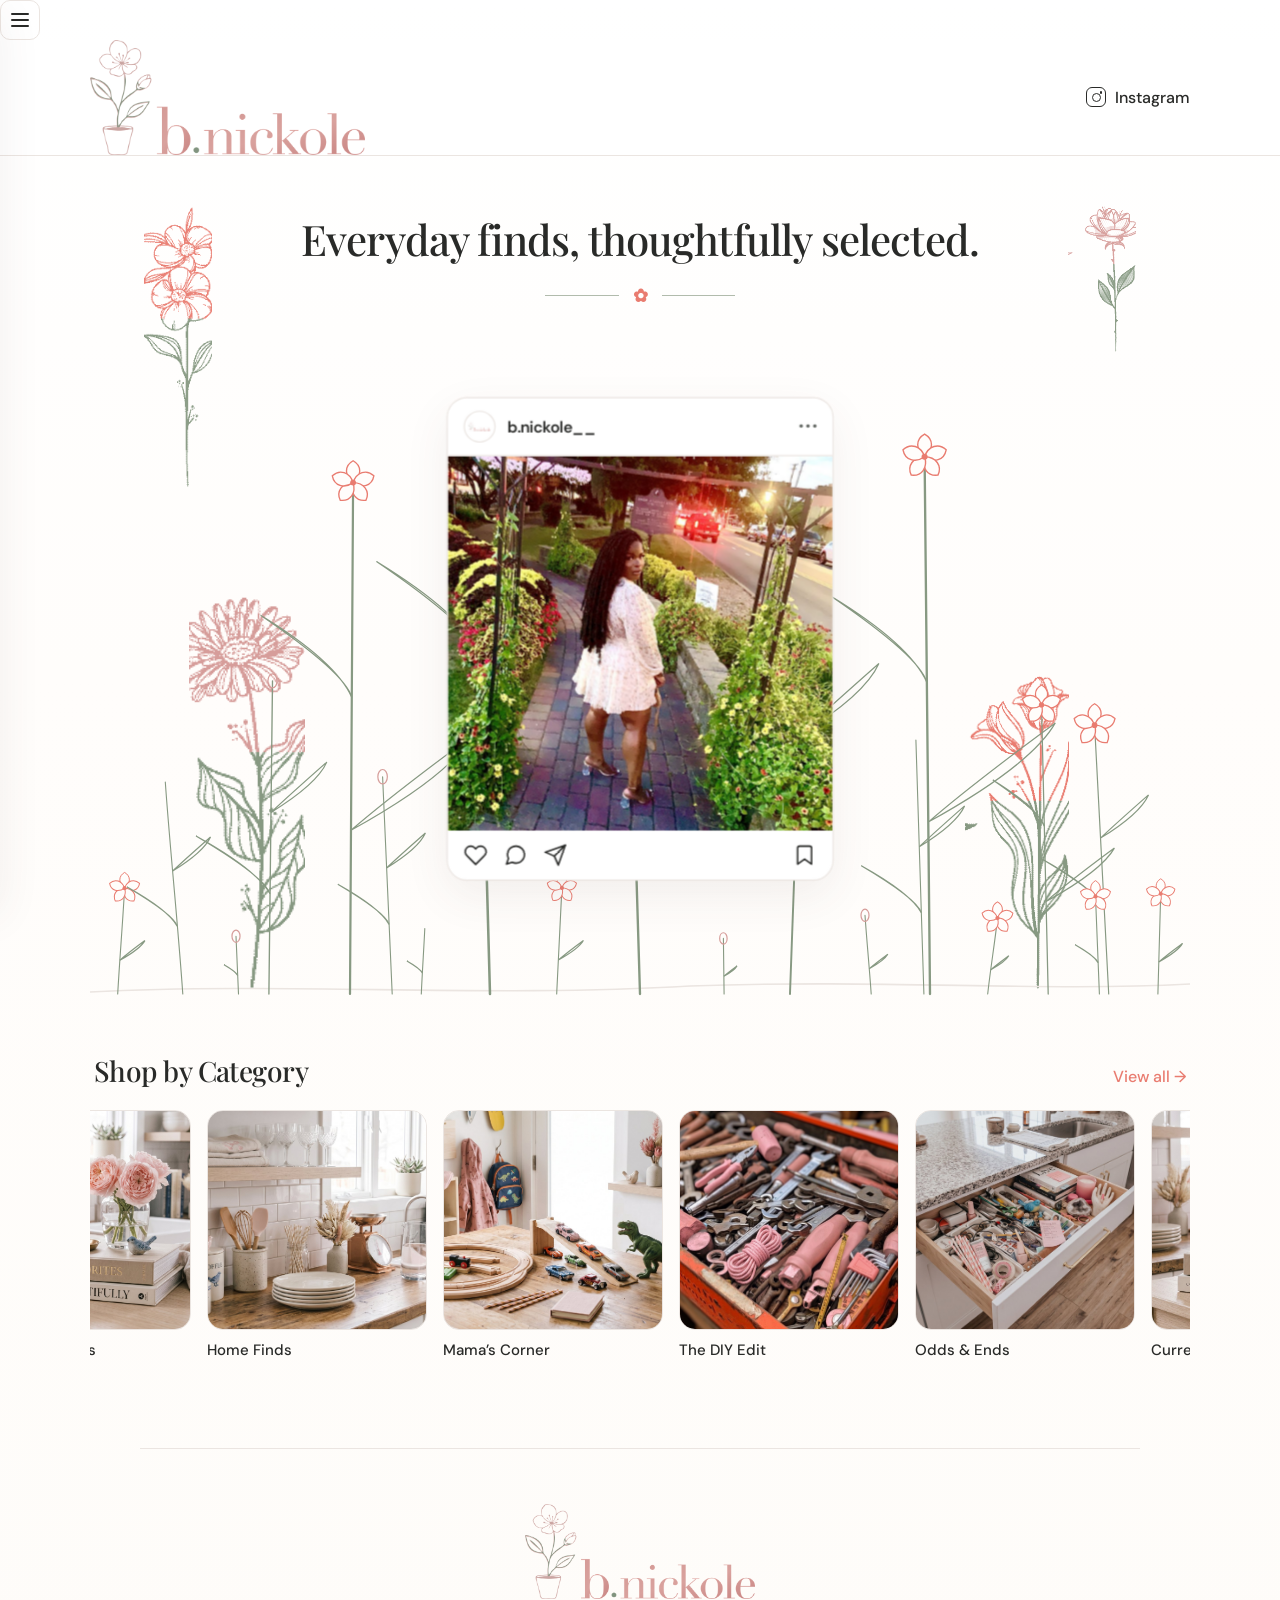
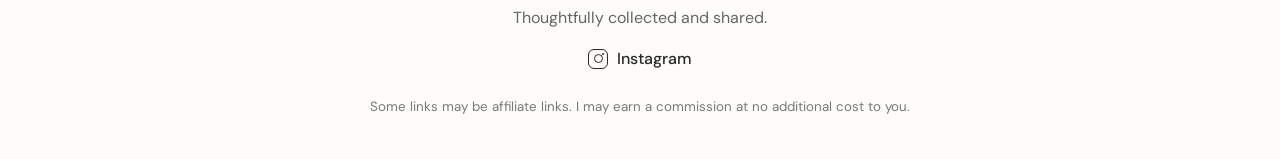
==== commit 3b2d6a1d: "flower update" ====
--- a/index.html
+++ b/index.html
@@ -70,8 +70,8 @@
 
   <main id="top">
     <section class="intro" aria-labelledby="intro-title">
-      <img class="intro-garden-corner intro-garden-corner-left" src="assets/images/garden-corner-left.svg" alt="">
-      <img class="intro-garden-corner intro-garden-corner-right" src="assets/images/garden-corner-right.svg" alt="">
+      <img class="intro-garden-corner intro-garden-corner-left" src="assets/images/flower-wildflower.png" alt="">
+      <img class="intro-garden-corner intro-garden-corner-right" src="assets/images/flower-peony.png" alt="">
       <div class="intro-copy">
         <h1 id="intro-title">Everyday finds, thoughtfully selected.</h1>
         <div class="flourish" aria-hidden="true"><span></span><b>✿</b><span></span></div>
@@ -80,6 +80,8 @@
 
     <section class="carousel-section" aria-label="Photo carousel">
       <div class="ig-garden-wrap">
+        <img class="ig-real-flower ig-real-flower-daisy" src="assets/images/flower-daisy.png" alt="">
+        <img class="ig-real-flower ig-real-flower-tulip" src="assets/images/flower-tulip.png" alt="">
         <div class="ig-garden" aria-hidden="true"><svg viewBox="0 0 1100 650" preserveAspectRatio="none" role="img" aria-hidden="true" focusable="false">
     <defs><g id="petal-t"><path d="M0,0 C-8.5,-6.3 -8.5,-16.38 0,-21.0 C8.5,-16.38 8.5,-6.3 0,0 Z" fill="#fffdfb" stroke="#e97c70" stroke-width="1.3"/></g></defs>
     <path d="M0,634 C 200,624 400,640 600,628 C 800,621 950,634 1100,626" fill="none" stroke="#ebe5e1" stroke-width="1.6"/>
--- a/styles.css
+++ b/styles.css
@@ -606,18 +606,18 @@
 }
 .intro-garden-corner {
   position: absolute;
-  top: -8px;
-  width: 120px;
+  top: -10px;
+  width: 68px;
   height: auto;
   z-index: 1;
-  opacity: .92;
+  opacity: .95;
   pointer-events: none;
 }
-.intro-garden-corner-left { left: -6px; }
-.intro-garden-corner-right { right: -6px; }
+.intro-garden-corner-left { left: 4px; }
+.intro-garden-corner-right { right: 4px; }
 
 @media (max-width: 760px) {
-  .intro-garden-corner { width: 76px; }
+  .intro-garden-corner { width: 46px; }
 }
 
 /* ===== Swaying flower bed behind + below the Instagram carousel ===== */
@@ -659,6 +659,36 @@
   .ig-garden .stem-group { animation: none; }
 }
 
+.ig-real-flower {
+  position: absolute;
+  bottom: 16px;
+  z-index: 0;
+  pointer-events: none;
+  transform-origin: 50% 100%;
+  animation-name: ig-sway;
+  animation-timing-function: ease-in-out;
+  animation-iteration-count: infinite;
+}
+.ig-real-flower-daisy {
+  left: 9%;
+  height: 400px;
+  animation-duration: 4.8s;
+  animation-delay: -1.4s;
+  --amt: 2.4deg;
+}
+.ig-real-flower-tulip {
+  right: 11%;
+  height: 320px;
+  animation-duration: 4.1s;
+  animation-delay: -2.6s;
+  --amt: 2.8deg;
+}
+@media (prefers-reduced-motion: reduce) {
+  .ig-real-flower { animation: none; }
+}
+
 @media (max-width: 760px) {
   .ig-garden-wrap { padding: 44px 0 90px; }
-}
+  .ig-real-flower-daisy { height: 210px; left: 3%; }
+  .ig-real-flower-tulip { height: 175px; right: 4%; }
+}
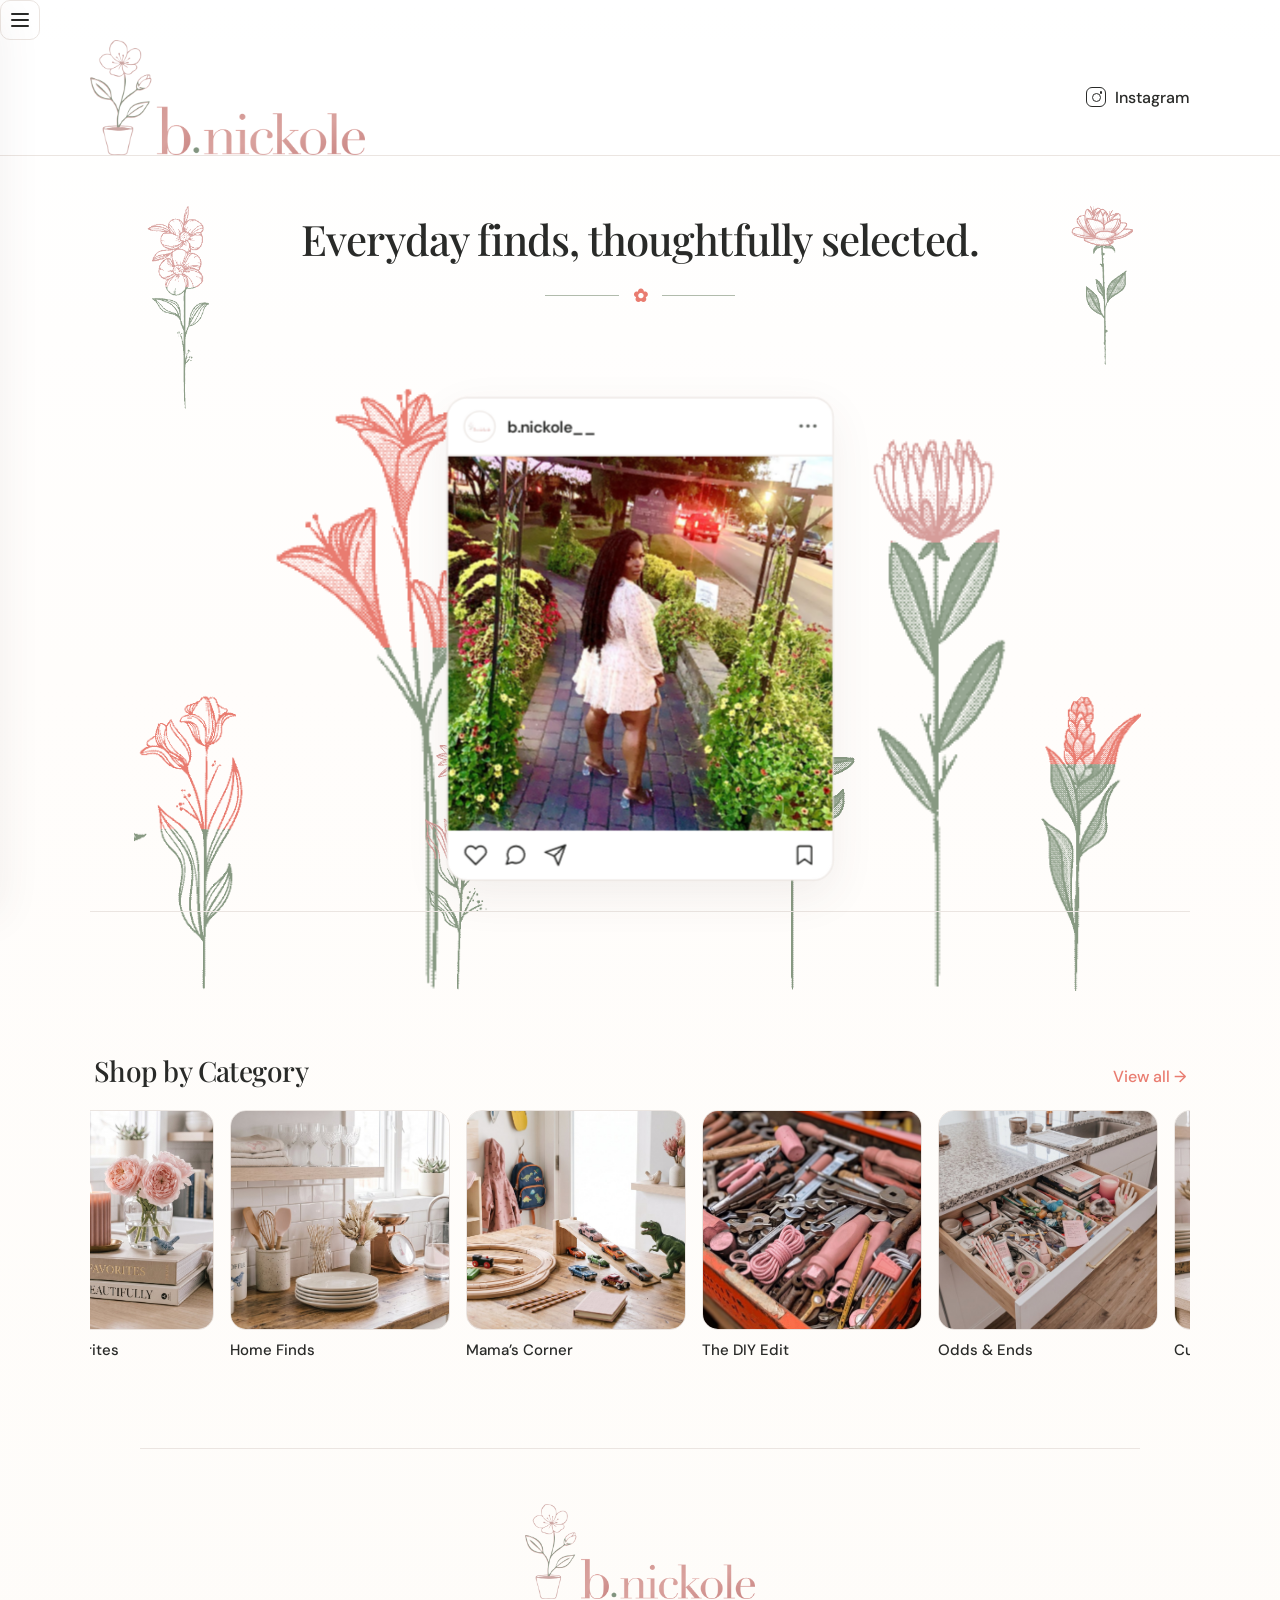
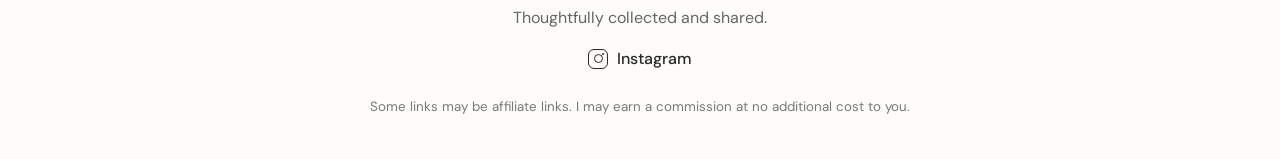
==== commit b86b95c1: "flower" ====
--- a/index.html
+++ b/index.html
@@ -80,13 +80,12 @@
 
     <section class="carousel-section" aria-label="Photo carousel">
       <div class="ig-garden-wrap">
+        <img class="ig-real-flower ig-real-flower-tulip" src="assets/images/flower-tulip.png" alt="">
+        <img class="ig-real-flower ig-real-flower-lily" src="assets/images/flower-lily.png" alt="">
         <img class="ig-real-flower ig-real-flower-daisy" src="assets/images/flower-daisy.png" alt="">
-        <img class="ig-real-flower ig-real-flower-tulip" src="assets/images/flower-tulip.png" alt="">
-        <div class="ig-garden" aria-hidden="true"><svg viewBox="0 0 1100 650" preserveAspectRatio="none" role="img" aria-hidden="true" focusable="false">
-    <defs><g id="petal-t"><path d="M0,0 C-8.5,-6.3 -8.5,-16.38 0,-21.0 C8.5,-16.38 8.5,-6.3 0,0 Z" fill="#fffdfb" stroke="#e97c70" stroke-width="1.3"/></g></defs>
-    <path d="M0,634 C 200,624 400,640 600,628 C 800,621 950,634 1100,626" fill="none" stroke="#ebe5e1" stroke-width="1.6"/>
-    <g transform="translate(700.0,636)"><g class="stem-group" style="--amt:3.1deg; animation-duration:4.22s; animation-delay:-2.19s;"><path d="M0,0 C4.8,-156.2 12.1,-312.4 16.1,-446.3" fill="none" stroke="#879982" stroke-width="1.94" stroke-linecap="round"/><path d="M5.2,-142.8 Q-14.6,-177.7 -100.4,-225.3 Q-2.8,-167.5 5.2,-142.8 Z" fill="none" stroke="#879982" stroke-width="1.2"/><path d="M9.3,-258.9 Q74.9,-299.0 88.9,-330.5 Q35.6,-283.5 9.3,-258.9 Z" fill="none" stroke="#879982" stroke-width="1.2"/><ellipse cx="16.1" cy="-446.3" rx="5.38" ry="8.18" fill="none" stroke="#d69d9a" stroke-width="1.2"/></g></g><g transform="translate(897.7,636)"><g class="stem-group" style="--amt:3.0deg; animation-duration:4.46s; animation-delay:-1.7s;"><path d="M0,0 C2.9,-26.6 7.4,-53.1 9.8,-75.9" fill="none" stroke="#879982" stroke-width="1.10" stroke-linecap="round"/><path d="M3.1,-24.3 Q17.7,-32.4 21.1,-38.3 Q9.0,-29.4 3.1,-24.3 Z" fill="none" stroke="#879982" stroke-width="1.2"/><g transform="translate(9.8,-75.9) scale(0.77)"><use href="#petal-t" transform="rotate(0)"/><use href="#petal-t" transform="rotate(72)"/><use href="#petal-t" transform="rotate(144)"/><use href="#petal-t" transform="rotate(216)"/><use href="#petal-t" transform="rotate(288)"/><circle r="2.8" fill="#e97c70"/></g></g></g><g transform="translate(550.0,636)"><g class="stem-group" style="--amt:3.1deg; animation-duration:3.8s; animation-delay:-3.38s;"><path d="M0,0 C-4.9,-189.2 -12.2,-378.4 -16.3,-540.5" fill="none" stroke="#879982" stroke-width="2.35" stroke-linecap="round"/><path d="M-5.2,-173.0 Q-29.2,-215.2 -133.0,-272.8 Q-14.8,-202.8 -5.2,-173.0 Z" fill="none" stroke="#879982" stroke-width="1.2"/><path d="M-9.5,-313.5 Q70.0,-362.1 86.9,-400.3 Q22.3,-343.3 -9.5,-313.5 Z" fill="none" stroke="#879982" stroke-width="1.2"/><g transform="translate(-16.3,-540.5) scale(1.01)"><use href="#petal-t" transform="rotate(0)"/><use href="#petal-t" transform="rotate(72)"/><use href="#petal-t" transform="rotate(144)"/><use href="#petal-t" transform="rotate(216)"/><use href="#petal-t" transform="rotate(288)"/><circle r="2.8" fill="#e97c70"/></g></g></g><g transform="translate(634.1,636)"><g class="stem-group" style="--amt:1.9deg; animation-duration:5.2s; animation-delay:-3.0s;"><path d="M0,0 C-0.2,-19.5 -0.5,-38.9 -0.7,-55.6" fill="none" stroke="#879982" stroke-width="1.10" stroke-linecap="round"/><path d="M-0.2,-17.8 Q10.5,-23.7 12.9,-28.1 Q4.0,-21.5 -0.2,-17.8 Z" fill="none" stroke="#879982" stroke-width="1.2"/><ellipse cx="-0.7" cy="-55.6" rx="3.72" ry="5.66" fill="none" stroke="#d69d9a" stroke-width="1.2"/></g></g><g transform="translate(1018.7,636)"><g class="stem-group" style="--amt:1.9deg; animation-duration:5.03s; animation-delay:-0.24s;"><path d="M0,0 C-4.2,-94.1 -10.6,-188.2 -14.1,-268.8" fill="none" stroke="#879982" stroke-width="1.17" stroke-linecap="round"/><path d="M-4.5,-86.0 Q-16.4,-107.0 -68.1,-135.7 Q-9.3,-100.9 -4.5,-86.0 Z" fill="none" stroke="#879982" stroke-width="1.2"/><path d="M-8.2,-155.9 Q31.3,-180.1 39.8,-199.1 Q7.6,-170.8 -8.2,-155.9 Z" fill="none" stroke="#879982" stroke-width="1.2"/><g transform="translate(-14.1,-268.8) scale(1.02)"><use href="#petal-t" transform="rotate(0)"/><use href="#petal-t" transform="rotate(72)"/><use href="#petal-t" transform="rotate(144)"/><use href="#petal-t" transform="rotate(216)"/><use href="#petal-t" transform="rotate(288)"/><circle r="2.8" fill="#e97c70"/></g></g></g><g transform="translate(27.7,636)"><g class="stem-group" style="--amt:2.6deg; animation-duration:5.49s; animation-delay:-0.47s;"><path d="M0,0 C2.1,-37.0 5.2,-74.0 6.9,-105.8" fill="none" stroke="#879982" stroke-width="1.10" stroke-linecap="round"/><path d="M2.2,-33.8 Q22.5,-45.1 27.2,-53.4 Q10.3,-40.9 2.2,-33.8 Z" fill="none" stroke="#879982" stroke-width="1.2"/><g transform="translate(6.9,-105.8) scale(0.75)"><use href="#petal-t" transform="rotate(0)"/><use href="#petal-t" transform="rotate(72)"/><use href="#petal-t" transform="rotate(144)"/><use href="#petal-t" transform="rotate(216)"/><use href="#petal-t" transform="rotate(288)"/><circle r="2.8" fill="#e97c70"/></g></g></g><g transform="translate(302.2,636)"><g class="stem-group" style="--amt:1.7deg; animation-duration:4.33s; animation-delay:-3.58s;"><path d="M0,0 C-2.9,-76.1 -7.2,-152.1 -9.6,-217.3" fill="none" stroke="#879982" stroke-width="1.10" stroke-linecap="round"/><path d="M-3.1,-69.6 Q-12.7,-86.5 -54.4,-109.7 Q-6.9,-81.6 -3.1,-69.6 Z" fill="none" stroke="#879982" stroke-width="1.2"/><path d="M-5.6,-126.1 Q26.4,-145.6 33.2,-161.0 Q7.2,-138.1 -5.6,-126.1 Z" fill="none" stroke="#879982" stroke-width="1.2"/><ellipse cx="-9.6" cy="-217.3" rx="4.75" ry="7.22" fill="none" stroke="#d69d9a" stroke-width="1.2"/></g></g><g transform="translate(781.2,636)"><g class="stem-group" style="--amt:2.7deg; animation-duration:5.52s; animation-delay:-3.05s;"><path d="M0,0 C-1.9,-27.5 -4.6,-55.1 -6.2,-78.7" fill="none" stroke="#879982" stroke-width="1.10" stroke-linecap="round"/><path d="M-2.0,-25.2 Q13.1,-33.6 16.6,-39.7 Q4.1,-30.4 -2.0,-25.2 Z" fill="none" stroke="#879982" stroke-width="1.2"/><ellipse cx="-6.2" cy="-78.7" rx="4.02" ry="6.12" fill="none" stroke="#d69d9a" stroke-width="1.2"/></g></g><g transform="translate(331.3,636)"><g class="stem-group" style="--amt:2.6deg; animation-duration:3.97s; animation-delay:-0.71s;"><path d="M0,0 C1.0,-22.9 2.6,-45.9 3.5,-65.5" fill="none" stroke="#879982" stroke-width="1.10" stroke-linecap="round"/><path d="M1.1,-21.0 Q-1.8,-26.1 -14.4,-33.1 Q-0.0,-24.6 1.1,-21.0 Z" fill="none" stroke="#879982" stroke-width="1.2"/></g></g><g transform="translate(400.0,636)"><g class="stem-group" style="--amt:2.8deg; animation-duration:4.05s; animation-delay:-3.3s;"><path d="M0,0 C-4.8,-204.4 -12.1,-408.7 -16.1,-583.9" fill="none" stroke="#879982" stroke-width="2.54" stroke-linecap="round"/><path d="M-5.2,-186.9 Q107.0,-249.1 132.9,-294.7 Q39.7,-225.7 -5.2,-186.9 Z" fill="none" stroke="#879982" stroke-width="1.2"/><path d="M-9.4,-338.7 Q-27.7,-379.9 -113.5,-432.4 Q-16.7,-366.4 -9.4,-338.7 Z" fill="none" stroke="#879982" stroke-width="1.2"/><ellipse cx="-16.1" cy="-583.9" rx="5.23" ry="7.94" fill="none" stroke="#d69d9a" stroke-width="1.2"/></g></g><g transform="translate(1009.4,636)"><g class="stem-group" style="--amt:2.5deg; animation-duration:3.55s; animation-delay:-3.09s;"><path d="M0,0 C-1.2,-34.2 -2.9,-68.3 -3.9,-97.6" fill="none" stroke="#879982" stroke-width="1.10" stroke-linecap="round"/><path d="M-1.3,-31.2 Q-5.6,-38.9 -24.3,-49.2 Q-3.0,-36.6 -1.3,-31.2 Z" fill="none" stroke="#879982" stroke-width="1.2"/><g transform="translate(-3.9,-97.6) scale(0.75)"><use href="#petal-t" transform="rotate(0)"/><use href="#petal-t" transform="rotate(72)"/><use href="#petal-t" transform="rotate(144)"/><use href="#petal-t" transform="rotate(216)"/><use href="#petal-t" transform="rotate(288)"/><circle r="2.8" fill="#e97c70"/></g></g></g><g transform="translate(1067.9,636)"><g class="stem-group" style="--amt:2.0deg; animation-duration:5.28s; animation-delay:-1.54s;"><path d="M0,0 C0.9,-35.1 2.1,-70.2 2.8,-100.3" fill="none" stroke="#879982" stroke-width="1.10" stroke-linecap="round"/><path d="M0.9,-32.1 Q20.2,-42.8 24.6,-50.6 Q8.6,-38.8 0.9,-32.1 Z" fill="none" stroke="#879982" stroke-width="1.2"/><g transform="translate(2.8,-100.3) scale(0.71)"><use href="#petal-t" transform="rotate(0)"/><use href="#petal-t" transform="rotate(72)"/><use href="#petal-t" transform="rotate(144)"/><use href="#petal-t" transform="rotate(216)"/><use href="#petal-t" transform="rotate(288)"/><circle r="2.8" fill="#e97c70"/></g></g></g><g transform="translate(92.8,636)"><g class="stem-group" style="--amt:1.6deg; animation-duration:5.42s; animation-delay:-3.18s;"><path d="M0,0 C-5.2,-74.2 -13.1,-148.4 -17.5,-212.0" fill="none" stroke="#879982" stroke-width="1.10" stroke-linecap="round"/><path d="M-5.6,-67.9 Q-15.0,-84.4 -55.7,-107.0 Q-9.3,-79.6 -5.6,-67.9 Z" fill="none" stroke="#879982" stroke-width="1.2"/><path d="M-10.1,-123.0 Q21.0,-142.1 27.7,-157.0 Q2.3,-134.7 -10.1,-123.0 Z" fill="none" stroke="#879982" stroke-width="1.2"/></g></g><g transform="translate(958.2,636)"><g class="stem-group" style="--amt:1.7deg; animation-duration:3.99s; animation-delay:-2.22s;"><path d="M0,0 C-2.0,-101.2 -5.0,-202.4 -6.7,-289.1" fill="none" stroke="#879982" stroke-width="1.26" stroke-linecap="round"/><path d="M-2.1,-92.5 Q53.4,-123.3 66.2,-145.9 Q20.1,-111.8 -2.1,-92.5 Z" fill="none" stroke="#879982" stroke-width="1.2"/><path d="M-3.9,-167.7 Q-12.9,-188.1 -55.4,-214.1 Q-7.5,-181.4 -3.9,-167.7 Z" fill="none" stroke="#879982" stroke-width="1.2"/><g transform="translate(-6.7,-289.1) scale(0.95)"><use href="#petal-t" transform="rotate(0)"/><use href="#petal-t" transform="rotate(72)"/><use href="#petal-t" transform="rotate(144)"/><use href="#petal-t" transform="rotate(216)"/><use href="#petal-t" transform="rotate(288)"/><circle r="2.8" fill="#e97c70"/></g></g></g><g transform="translate(148.5,636)"><g class="stem-group" style="--amt:2.5deg; animation-duration:3.79s; animation-delay:-2.52s;"><path d="M0,0 C-0.7,-20.2 -1.9,-40.4 -2.5,-57.8" fill="none" stroke="#879982" stroke-width="1.10" stroke-linecap="round"/><path d="M-0.8,-18.5 Q-3.4,-23.0 -14.5,-29.2 Q-1.8,-21.7 -0.8,-18.5 Z" fill="none" stroke="#879982" stroke-width="1.2"/><ellipse cx="-2.5" cy="-57.8" rx="4.02" ry="6.12" fill="none" stroke="#d69d9a" stroke-width="1.2"/></g></g><g transform="translate(260.0,636)"><g class="stem-group" style="--amt:3.0deg; animation-duration:3.69s; animation-delay:-2.55s;"><path d="M0,0 C0.9,-179.0 2.3,-358.0 3.1,-511.4" fill="none" stroke="#879982" stroke-width="2.22" stroke-linecap="round"/><path d="M1.0,-163.7 Q99.2,-218.1 121.9,-258.1 Q40.3,-197.7 1.0,-163.7 Z" fill="none" stroke="#879982" stroke-width="1.2"/><path d="M1.8,-296.6 Q-14.2,-332.8 -89.4,-378.8 Q-4.6,-320.9 1.8,-296.6 Z" fill="none" stroke="#879982" stroke-width="1.2"/><g transform="translate(3.1,-511.4) scale(1.04)"><use href="#petal-t" transform="rotate(0)"/><use href="#petal-t" transform="rotate(72)"/><use href="#petal-t" transform="rotate(144)"/><use href="#petal-t" transform="rotate(216)"/><use href="#petal-t" transform="rotate(288)"/><circle r="2.8" fill="#e97c70"/></g></g></g><g transform="translate(833.9,636)"><g class="stem-group" style="--amt:2.7deg; animation-duration:5.56s; animation-delay:-1.37s;"><path d="M0,0 C-2.4,-88.9 -6.0,-177.8 -8.0,-254.0" fill="none" stroke="#879982" stroke-width="1.10" stroke-linecap="round"/><path d="M-2.6,-81.3 Q-13.8,-101.1 -62.6,-128.2 Q-7.1,-95.3 -2.6,-81.3 Z" fill="none" stroke="#879982" stroke-width="1.2"/><path d="M-4.6,-147.3 Q32.7,-170.2 40.7,-188.1 Q10.3,-161.3 -4.6,-147.3 Z" fill="none" stroke="#879982" stroke-width="1.2"/></g></g><g transform="translate(466.7,636)"><g class="stem-group" style="--amt:1.7deg; animation-duration:4.69s; animation-delay:-3.44s;"><path d="M0,0 C1.5,-37.1 3.9,-74.3 5.2,-106.1" fill="none" stroke="#879982" stroke-width="1.10" stroke-linecap="round"/><path d="M1.7,-34.0 Q22.0,-45.3 26.7,-53.5 Q9.8,-41.0 1.7,-34.0 Z" fill="none" stroke="#879982" stroke-width="1.2"/><g transform="translate(5.2,-106.1) scale(0.73)"><use href="#petal-t" transform="rotate(0)"/><use href="#petal-t" transform="rotate(72)"/><use href="#petal-t" transform="rotate(144)"/><use href="#petal-t" transform="rotate(216)"/><use href="#petal-t" transform="rotate(288)"/><circle r="2.8" fill="#e97c70"/></g></g></g><g transform="translate(178.9,636)"><g class="stem-group" style="--amt:2.7deg; animation-duration:3.44s; animation-delay:-0.36s;"><path d="M0,0 C1.1,-109.6 2.7,-219.2 3.6,-313.1" fill="none" stroke="#879982" stroke-width="1.36" stroke-linecap="round"/><path d="M1.1,-100.2 Q-12.7,-124.7 -72.9,-158.0 Q-4.4,-117.5 1.1,-100.2 Z" fill="none" stroke="#879982" stroke-width="1.2"/><path d="M2.1,-181.6 Q48.1,-209.8 57.9,-231.9 Q20.5,-198.9 2.1,-181.6 Z" fill="none" stroke="#879982" stroke-width="1.2"/><ellipse cx="3.6" cy="-313.1" rx="4.58" ry="6.96" fill="none" stroke="#d69d9a" stroke-width="1.2"/></g></g><g transform="translate(840.0,636)"><g class="stem-group" style="--amt:2.6deg; animation-duration:5.52s; animation-delay:-3.91s;"><path d="M0,0 C-1.6,-188.0 -4.0,-376.0 -5.4,-537.2" fill="none" stroke="#879982" stroke-width="2.34" stroke-linecap="round"/><path d="M-1.7,-171.9 Q101.5,-229.1 125.3,-271.1 Q39.5,-207.7 -1.7,-171.9 Z" fill="none" stroke="#879982" stroke-width="1.2"/><path d="M-3.1,-311.6 Q-20.0,-349.5 -98.9,-397.8 Q-9.9,-337.1 -3.1,-311.6 Z" fill="none" stroke="#879982" stroke-width="1.2"/><g transform="translate(-5.4,-537.2) scale(1.08)"><use href="#petal-t" transform="rotate(0)"/><use href="#petal-t" transform="rotate(72)"/><use href="#petal-t" transform="rotate(144)"/><use href="#petal-t" transform="rotate(216)"/><use href="#petal-t" transform="rotate(288)"/><circle r="2.8" fill="#e97c70"/></g></g></g>
-  </svg></div>
+        <img class="ig-real-flower ig-real-flower-ranunculus" src="assets/images/flower-ranunculus.png" alt="">
+        <img class="ig-real-flower ig-real-flower-thistle" src="assets/images/flower-thistle.png" alt="">
+        <img class="ig-real-flower ig-real-flower-heather" src="assets/images/flower-heather.png" alt="">
         <div class="ig-carousel">
         <div class="ig-carousel-stage" id="igStage" data-slides='[
           {"src":"assets/images/carousel/garden-evening.jpg","alt":"Golden hour walk through a flower-lined garden path"},
--- a/styles.css
+++ b/styles.css
@@ -628,16 +628,15 @@
   justify-content: center;
   padding: 70px 0 130px;
 }
-.ig-garden {
+.ig-garden-wrap::after {
+  content: "";
   position: absolute;
-  inset: 0;
+  left: 0;
+  right: 0;
+  bottom: 96px;
+  height: 1px;
+  background: #ebe5e1;
   z-index: 0;
-  pointer-events: none;
-}
-.ig-garden svg {
-  width: 100%;
-  height: 100%;
-  display: block;
 }
 .ig-carousel {
   position: relative;
@@ -647,16 +646,6 @@
 @keyframes ig-sway {
   0%, 100% { transform: rotate(calc(var(--amt, 3deg) * -1)); }
   50% { transform: rotate(var(--amt, 3deg)); }
-}
-.ig-garden .stem-group {
-  transform-box: fill-box;
-  transform-origin: 50% 100%;
-  animation-name: ig-sway;
-  animation-timing-function: ease-in-out;
-  animation-iteration-count: infinite;
-}
-@media (prefers-reduced-motion: reduce) {
-  .ig-garden .stem-group { animation: none; }
 }
 
 .ig-real-flower {
@@ -669,26 +658,59 @@
   animation-timing-function: ease-in-out;
   animation-iteration-count: infinite;
 }
-.ig-real-flower-daisy {
-  left: 9%;
-  height: 400px;
-  animation-duration: 4.8s;
-  animation-delay: -1.4s;
-  --amt: 2.4deg;
-}
 .ig-real-flower-tulip {
-  right: 11%;
-  height: 320px;
+  left: 4%;
+  height: 300px;
   animation-duration: 4.1s;
   animation-delay: -2.6s;
   --amt: 2.8deg;
 }
+.ig-real-flower-lily {
+  left: 16%;
+  height: 610px;
+  animation-duration: 4.6s;
+  animation-delay: -0.8s;
+  --amt: 2.2deg;
+}
+.ig-real-flower-daisy {
+  left: 30%;
+  height: 260px;
+  animation-duration: 5.1s;
+  animation-delay: -3.4s;
+  --amt: 2.6deg;
+}
+.ig-real-flower-ranunculus {
+  right: 30%;
+  height: 340px;
+  animation-duration: 4.4s;
+  animation-delay: -1.9s;
+  --amt: 2.4deg;
+}
+.ig-real-flower-thistle {
+  right: 16%;
+  height: 560px;
+  animation-duration: 5.4s;
+  animation-delay: -2.2s;
+  --amt: 2.0deg;
+}
+.ig-real-flower-heather {
+  right: 4%;
+  height: 300px;
+  animation-duration: 3.9s;
+  animation-delay: -1.1s;
+  --amt: 3.0deg;
+}
 @media (prefers-reduced-motion: reduce) {
   .ig-real-flower { animation: none; }
 }
 
 @media (max-width: 760px) {
   .ig-garden-wrap { padding: 44px 0 90px; }
-  .ig-real-flower-daisy { height: 210px; left: 3%; }
-  .ig-real-flower-tulip { height: 175px; right: 4%; }
-}
+  .ig-garden-wrap::after { bottom: 60px; }
+  .ig-real-flower-tulip { height: 150px; left: 2%; }
+  .ig-real-flower-lily { height: 300px; left: 12%; }
+  .ig-real-flower-daisy { height: 130px; left: 27%; }
+  .ig-real-flower-ranunculus { height: 165px; right: 27%; }
+  .ig-real-flower-thistle { height: 275px; right: 12%; }
+  .ig-real-flower-heather { height: 150px; right: 2%; }
+}
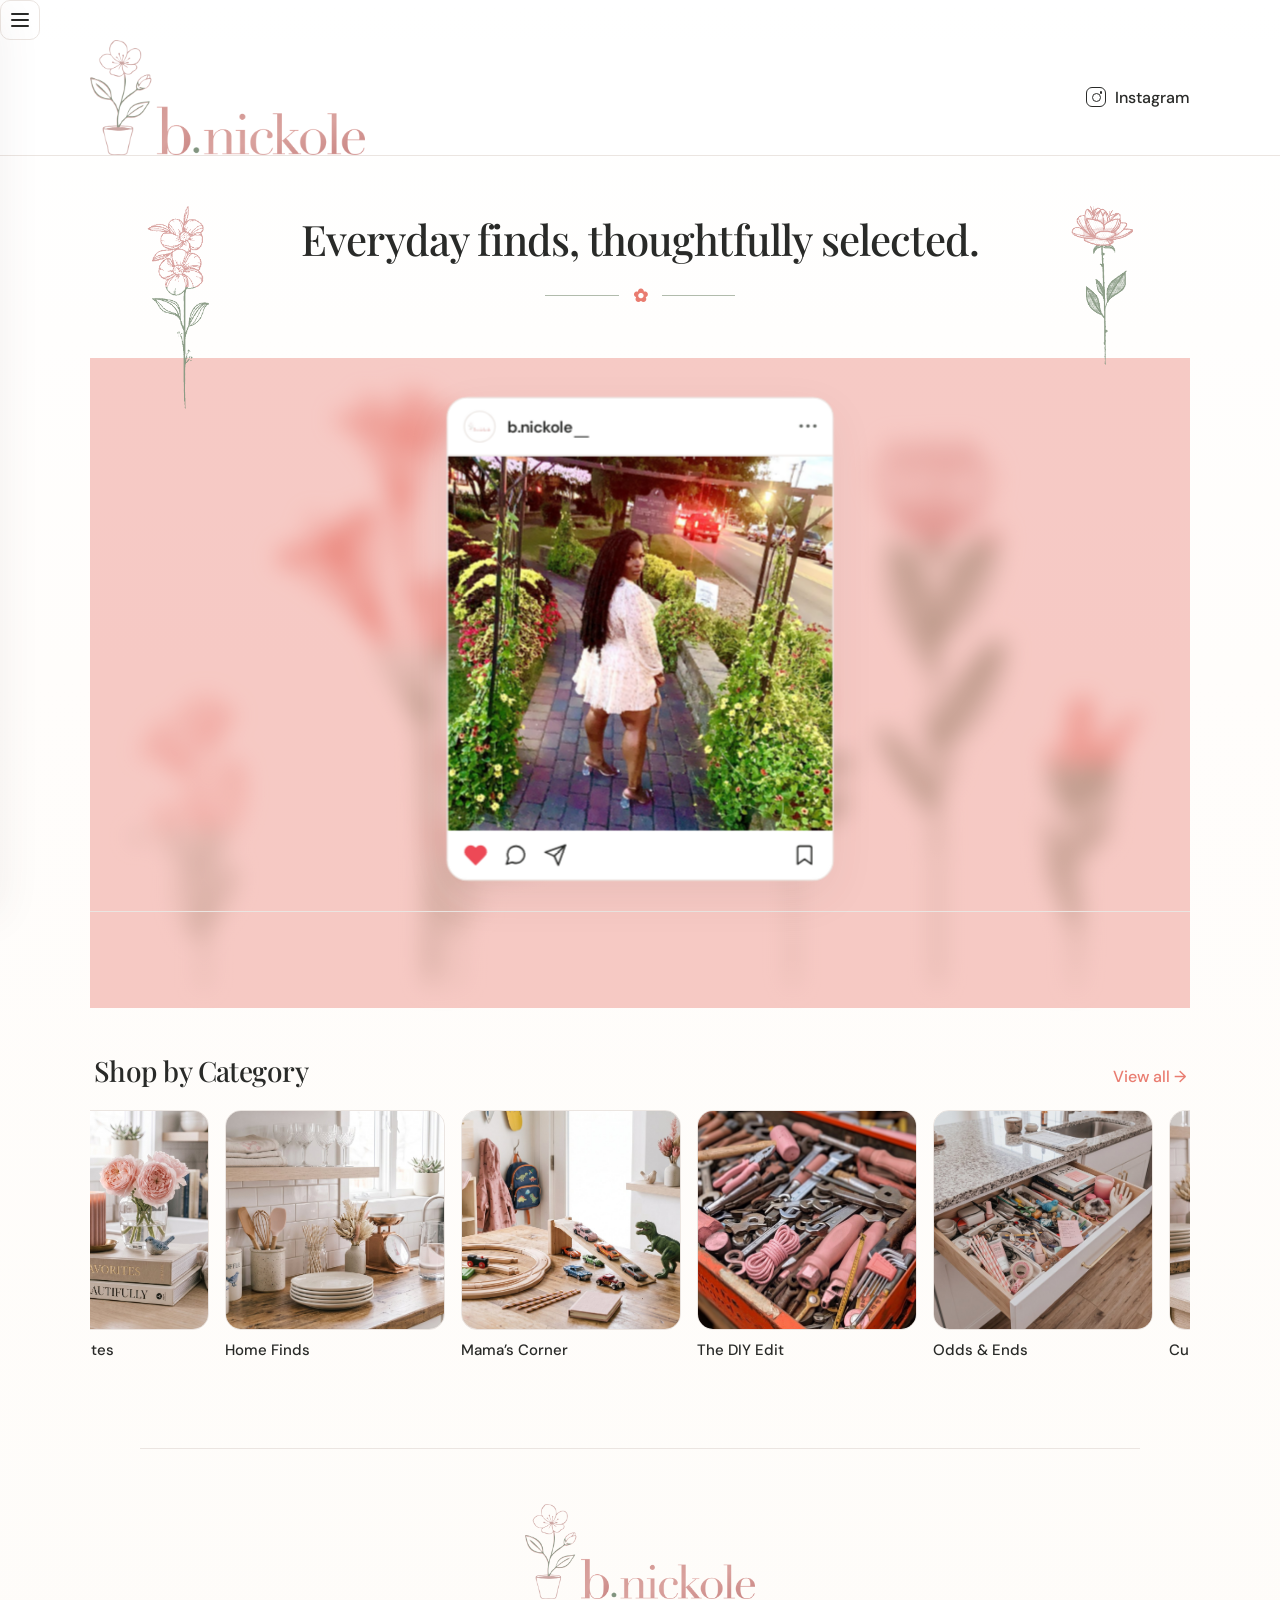
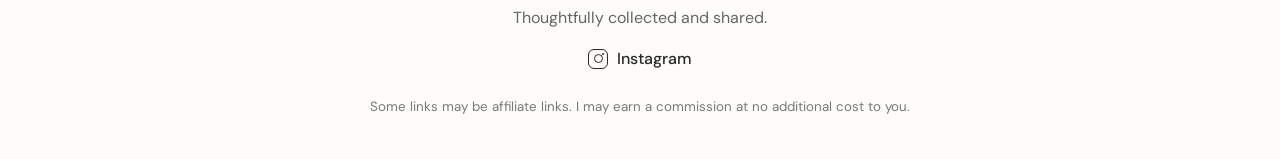
==== commit a5638fd0: "design" ====
--- a/index.html
+++ b/index.html
@@ -80,12 +80,15 @@
 
     <section class="carousel-section" aria-label="Photo carousel">
       <div class="ig-garden-wrap">
-        <img class="ig-real-flower ig-real-flower-tulip" src="assets/images/flower-tulip.png" alt="">
-        <img class="ig-real-flower ig-real-flower-lily" src="assets/images/flower-lily.png" alt="">
-        <img class="ig-real-flower ig-real-flower-daisy" src="assets/images/flower-daisy.png" alt="">
-        <img class="ig-real-flower ig-real-flower-ranunculus" src="assets/images/flower-ranunculus.png" alt="">
-        <img class="ig-real-flower ig-real-flower-thistle" src="assets/images/flower-thistle.png" alt="">
-        <img class="ig-real-flower ig-real-flower-heather" src="assets/images/flower-heather.png" alt="">
+        <div class="ig-flowers-blur" aria-hidden="true">
+          <img class="ig-real-flower ig-real-flower-tulip" src="assets/images/flower-tulip.png" alt="">
+          <img class="ig-real-flower ig-real-flower-lily" src="assets/images/flower-lily.png" alt="">
+          <img class="ig-real-flower ig-real-flower-daisy" src="assets/images/flower-daisy.png" alt="">
+          <img class="ig-real-flower ig-real-flower-ranunculus" src="assets/images/flower-ranunculus.png" alt="">
+          <img class="ig-real-flower ig-real-flower-thistle" src="assets/images/flower-thistle.png" alt="">
+          <img class="ig-real-flower ig-real-flower-heather" src="assets/images/flower-heather.png" alt="">
+        </div>
+        <div class="ig-flowers-tint" aria-hidden="true"></div>
         <div class="ig-carousel">
         <div class="ig-carousel-stage" id="igStage" data-slides='[
           {"src":"assets/images/carousel/garden-evening.jpg","alt":"Golden hour walk through a flower-lined garden path"},
@@ -100,12 +103,12 @@
         <article class="ig-post">
           <header class="ig-post-head">
             <img class="ig-avatar" src="assets/images/logo.png" alt="">
-            <span class="ig-handle">b.nickole__</span>
+            <span class="ig-handle" aria-label="b.nickole__">b.nickole<span class="ig-handle-us" aria-hidden="true"></span></span>
             <span class="ig-dots-icon" aria-hidden="true"><span></span><span></span><span></span></span>
           </header>
           <div class="ig-post-image"><img class="ig-post-photo" src="" alt=""></div>
           <div class="ig-post-actions" aria-hidden="true">
-            <svg viewBox="0 0 24 24" fill="none" stroke="currentColor" stroke-width="1.6" stroke-linecap="round" stroke-linejoin="round"><path d="M20.84 4.61a5.5 5.5 0 0 0-7.78 0L12 5.67l-1.06-1.06a5.5 5.5 0 1 0-7.78 7.78l1.06 1.06L12 21.23l7.78-7.78 1.06-1.06a5.5 5.5 0 0 0 0-7.78z"/></svg>
+            <svg class="ig-heart" viewBox="0 0 24 24" fill="none" stroke="currentColor" stroke-width="1.6" stroke-linecap="round" stroke-linejoin="round"><path d="M20.84 4.61a5.5 5.5 0 0 0-7.78 0L12 5.67l-1.06-1.06a5.5 5.5 0 1 0-7.78 7.78l1.06 1.06L12 21.23l7.78-7.78 1.06-1.06a5.5 5.5 0 0 0 0-7.78z"/></svg>
             <svg viewBox="0 0 24 24" fill="none" stroke="currentColor" stroke-width="1.6" stroke-linecap="round" stroke-linejoin="round"><path d="M21 11.5a8.38 8.38 0 0 1-.9 3.8 8.5 8.5 0 0 1-7.6 4.7 8.38 8.38 0 0 1-3.8-.9L3 21l1.9-5.7a8.38 8.38 0 0 1-.9-3.8 8.5 8.5 0 0 1 4.7-7.6 8.38 8.38 0 0 1 3.8-.9h.5a8.48 8.48 0 0 1 8 8v.5z"/></svg>
             <svg viewBox="0 0 24 24" fill="none" stroke="currentColor" stroke-width="1.6" stroke-linecap="round" stroke-linejoin="round"><path d="M22 2 11 13"/><path d="M22 2 15 22l-4-9-9-4 20-7z"/></svg>
             <svg class="ig-bookmark" viewBox="0 0 24 24" fill="none" stroke="currentColor" stroke-width="1.6" stroke-linecap="round" stroke-linejoin="round"><path d="M19 21 12 16l-7 5V5a2 2 0 0 1 2-2h10a2 2 0 0 1 2 2z"/></svg>
@@ -116,12 +119,12 @@
         <article class="ig-post">
           <header class="ig-post-head">
             <img class="ig-avatar" src="assets/images/logo.png" alt="">
-            <span class="ig-handle">b.nickole__</span>
+            <span class="ig-handle" aria-label="b.nickole__">b.nickole<span class="ig-handle-us" aria-hidden="true"></span></span>
             <span class="ig-dots-icon" aria-hidden="true"><span></span><span></span><span></span></span>
           </header>
           <div class="ig-post-image"><img class="ig-post-photo" src="" alt=""></div>
           <div class="ig-post-actions" aria-hidden="true">
-            <svg viewBox="0 0 24 24" fill="none" stroke="currentColor" stroke-width="1.6" stroke-linecap="round" stroke-linejoin="round"><path d="M20.84 4.61a5.5 5.5 0 0 0-7.78 0L12 5.67l-1.06-1.06a5.5 5.5 0 1 0-7.78 7.78l1.06 1.06L12 21.23l7.78-7.78 1.06-1.06a5.5 5.5 0 0 0 0-7.78z"/></svg>
+            <svg class="ig-heart" viewBox="0 0 24 24" fill="none" stroke="currentColor" stroke-width="1.6" stroke-linecap="round" stroke-linejoin="round"><path d="M20.84 4.61a5.5 5.5 0 0 0-7.78 0L12 5.67l-1.06-1.06a5.5 5.5 0 1 0-7.78 7.78l1.06 1.06L12 21.23l7.78-7.78 1.06-1.06a5.5 5.5 0 0 0 0-7.78z"/></svg>
             <svg viewBox="0 0 24 24" fill="none" stroke="currentColor" stroke-width="1.6" stroke-linecap="round" stroke-linejoin="round"><path d="M21 11.5a8.38 8.38 0 0 1-.9 3.8 8.5 8.5 0 0 1-7.6 4.7 8.38 8.38 0 0 1-3.8-.9L3 21l1.9-5.7a8.38 8.38 0 0 1-.9-3.8 8.5 8.5 0 0 1 4.7-7.6 8.38 8.38 0 0 1 3.8-.9h.5a8.48 8.48 0 0 1 8 8v.5z"/></svg>
             <svg viewBox="0 0 24 24" fill="none" stroke="currentColor" stroke-width="1.6" stroke-linecap="round" stroke-linejoin="round"><path d="M22 2 11 13"/><path d="M22 2 15 22l-4-9-9-4 20-7z"/></svg>
             <svg class="ig-bookmark" viewBox="0 0 24 24" fill="none" stroke="currentColor" stroke-width="1.6" stroke-linecap="round" stroke-linejoin="round"><path d="M19 21 12 16l-7 5V5a2 2 0 0 1 2-2h10a2 2 0 0 1 2 2z"/></svg>
--- a/styles.css
+++ b/styles.css
@@ -559,6 +559,15 @@
   background: #fff;
 }
 .ig-handle { font-weight: 600; font-size: 14px; letter-spacing: -.01em; }
+.ig-handle-us {
+  display: inline-block;
+  width: .95em;
+  height: .09em;
+  margin-left: 1px;
+  background: currentColor;
+  transform: translateY(.32em);
+  vertical-align: baseline;
+}
 .ig-dots-icon {
   margin-left: auto;
   display: flex;
@@ -578,6 +587,7 @@
 }
 .ig-post-actions svg { width: 21px; height: 21px; }
 .ig-post-actions .ig-bookmark { margin-left: auto; }
+.ig-heart { fill: #ed4956; stroke: #ed4956; }
 
 .ig-carousel-dots {
   display: flex;
@@ -646,6 +656,21 @@
 @keyframes ig-sway {
   0%, 100% { transform: rotate(calc(var(--amt, 3deg) * -1)); }
   50% { transform: rotate(var(--amt, 3deg)); }
+}
+
+.ig-flowers-blur {
+  position: absolute;
+  inset: 0;
+  z-index: 0;
+  filter: blur(12px);
+  pointer-events: none;
+}
+.ig-flowers-tint {
+  position: absolute;
+  inset: 0;
+  z-index: 0;
+  background: rgba(233, 124, 112, 0.4);
+  pointer-events: none;
 }
 
 .ig-real-flower {
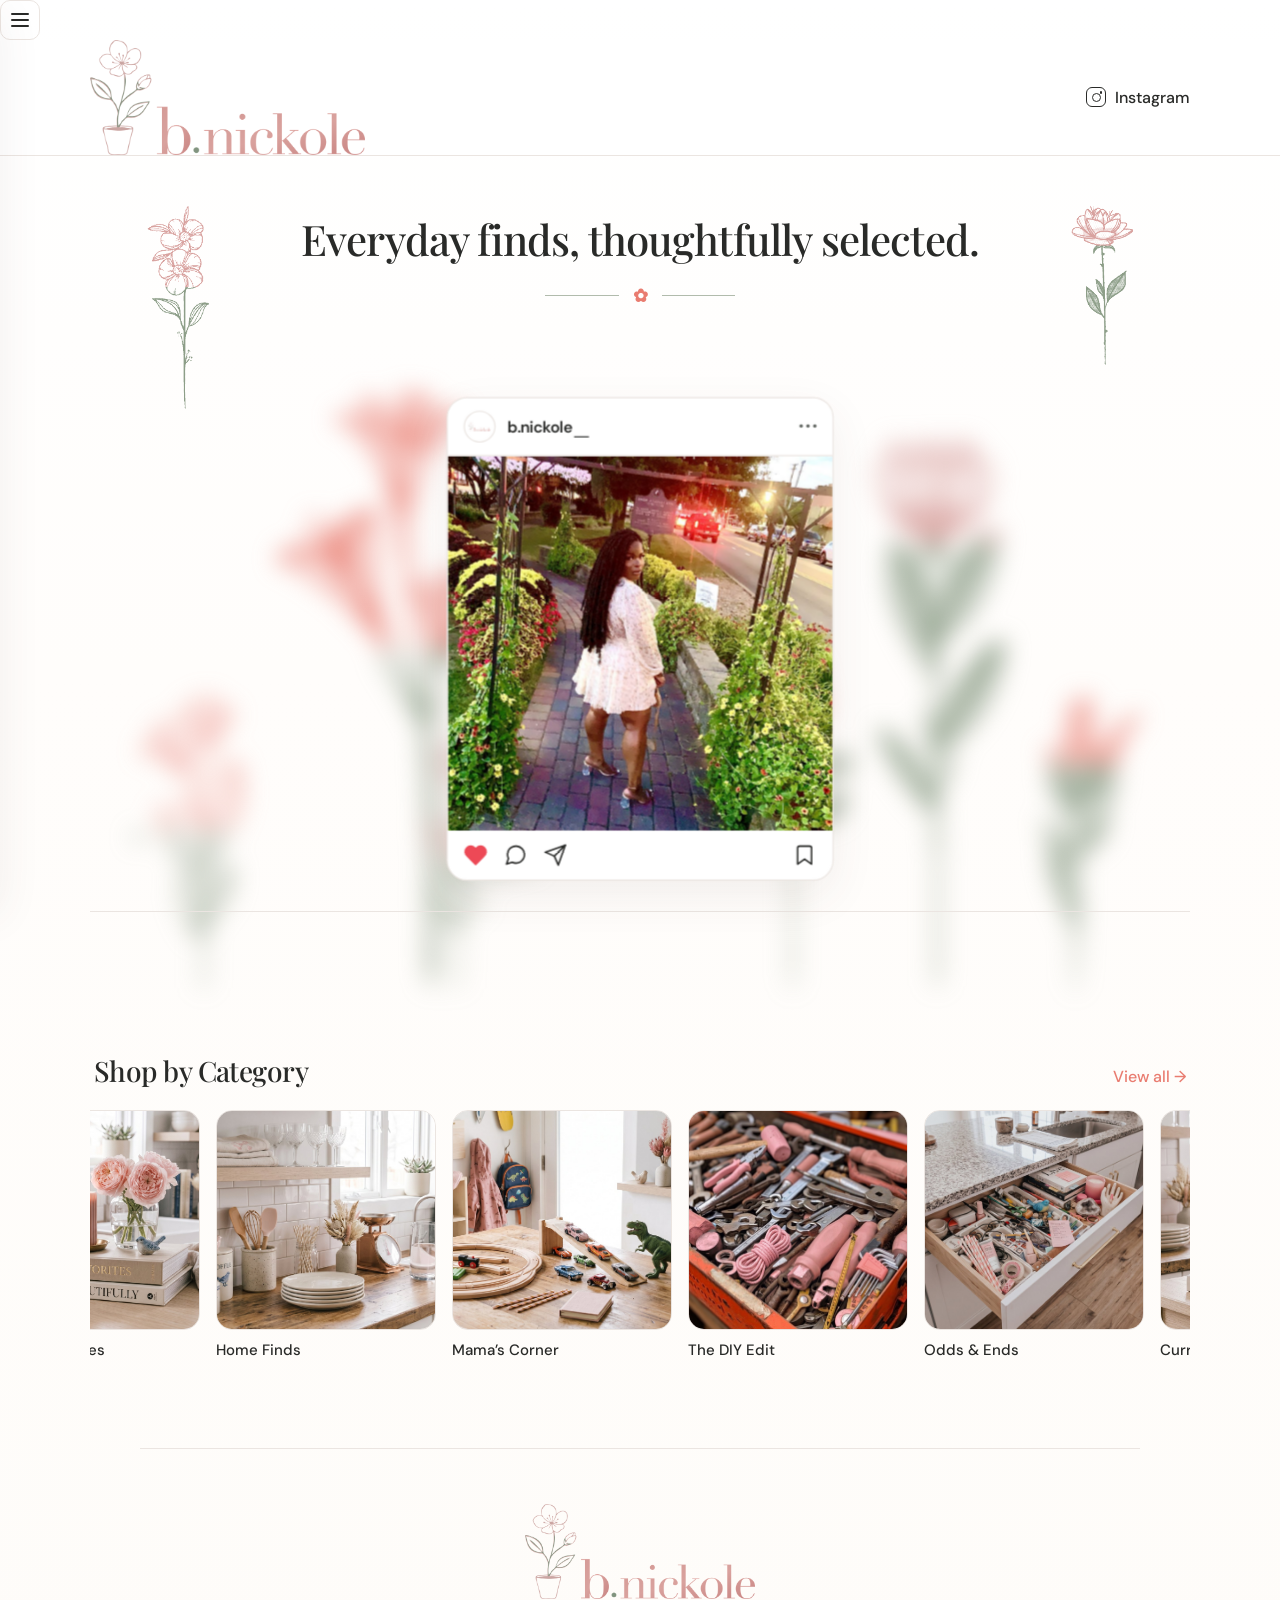
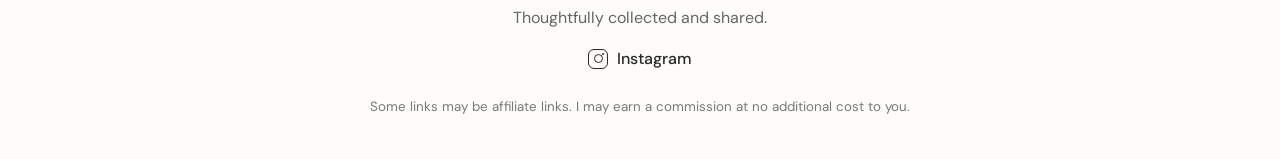
==== commit df2f524c: "remove pink from hero" ====
--- a/index.html
+++ b/index.html
@@ -88,7 +88,6 @@
           <img class="ig-real-flower ig-real-flower-thistle" src="assets/images/flower-thistle.png" alt="">
           <img class="ig-real-flower ig-real-flower-heather" src="assets/images/flower-heather.png" alt="">
         </div>
-        <div class="ig-flowers-tint" aria-hidden="true"></div>
         <div class="ig-carousel">
         <div class="ig-carousel-stage" id="igStage" data-slides='[
           {"src":"assets/images/carousel/garden-evening.jpg","alt":"Golden hour walk through a flower-lined garden path"},
--- a/styles.css
+++ b/styles.css
@@ -665,14 +665,6 @@
   filter: blur(12px);
   pointer-events: none;
 }
-.ig-flowers-tint {
-  position: absolute;
-  inset: 0;
-  z-index: 0;
-  background: rgba(233, 124, 112, 0.4);
-  pointer-events: none;
-}
-
 .ig-real-flower {
   position: absolute;
   bottom: 16px;
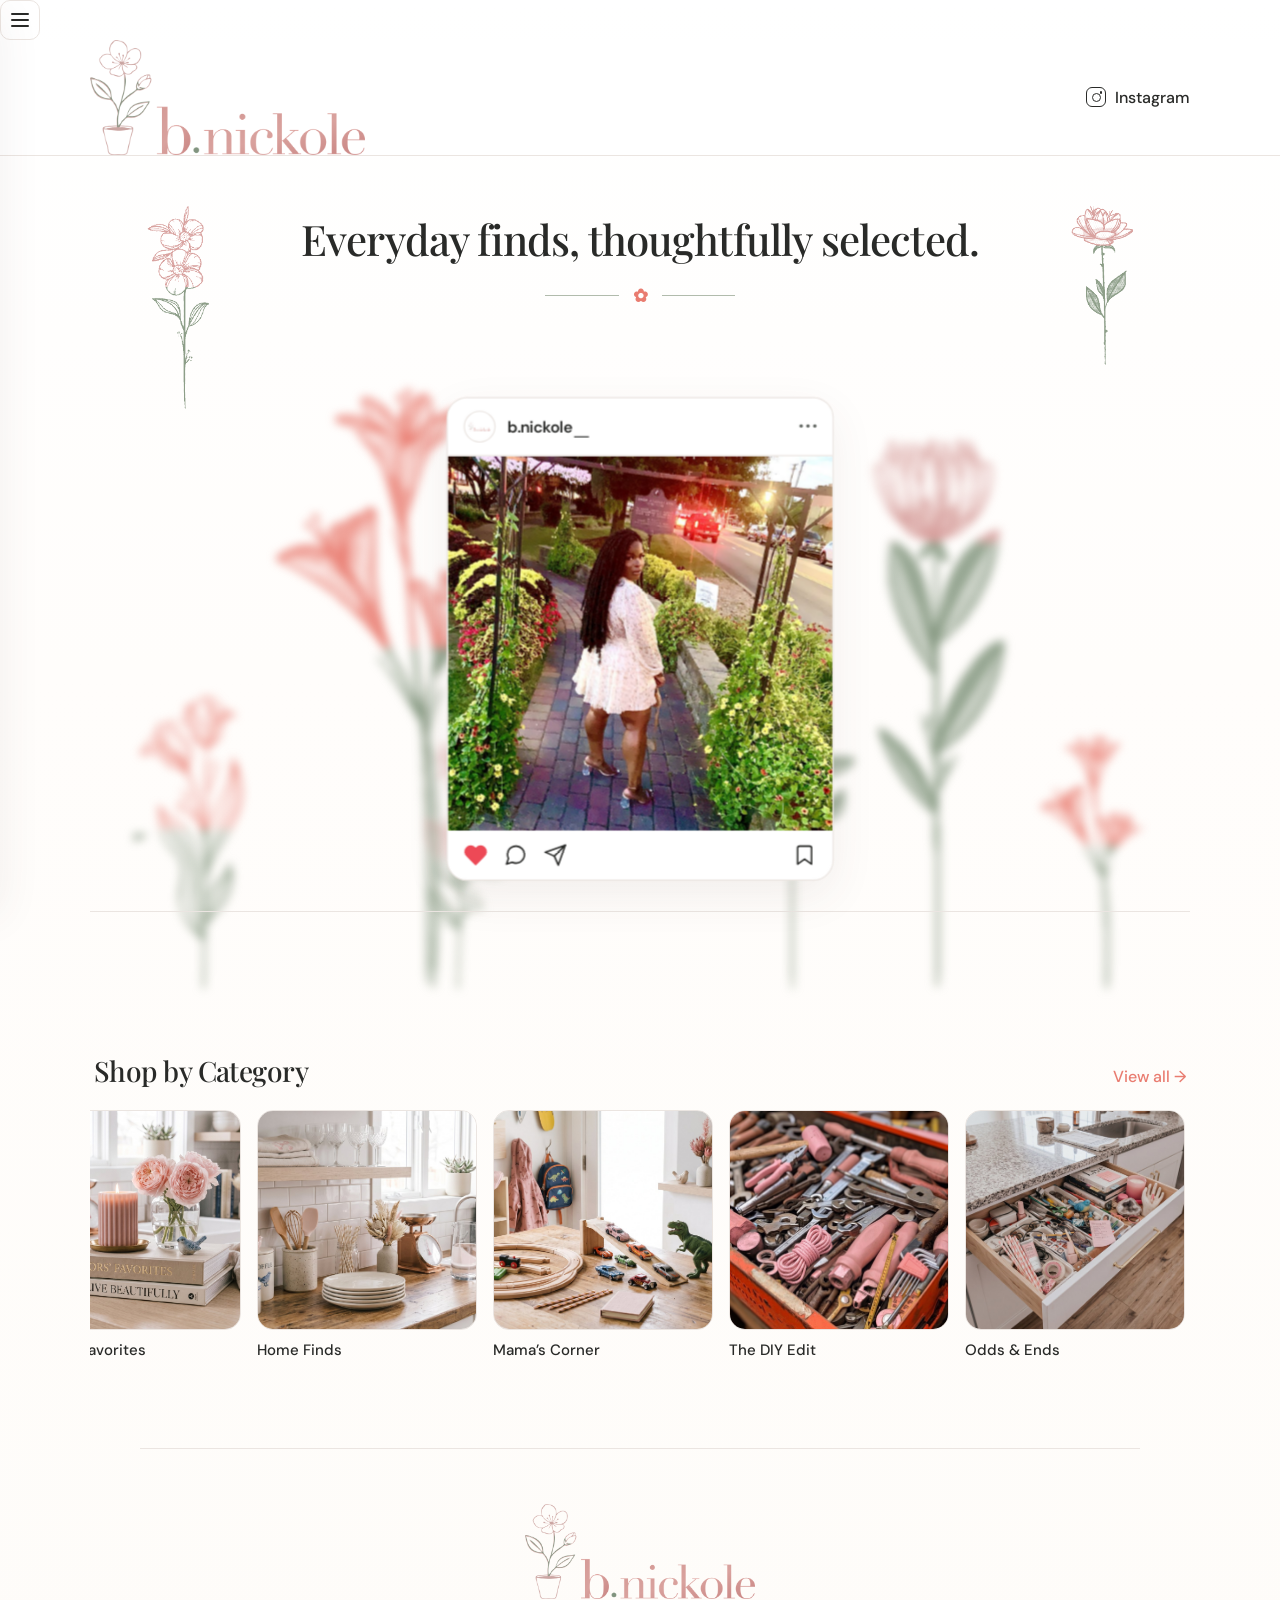
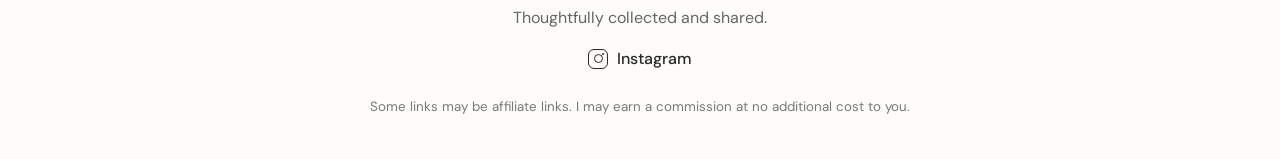
==== commit e942c479: "style update" ====
--- a/index.html
+++ b/index.html
@@ -86,7 +86,7 @@
           <img class="ig-real-flower ig-real-flower-daisy" src="assets/images/flower-daisy.png" alt="">
           <img class="ig-real-flower ig-real-flower-ranunculus" src="assets/images/flower-ranunculus.png" alt="">
           <img class="ig-real-flower ig-real-flower-thistle" src="assets/images/flower-thistle.png" alt="">
-          <img class="ig-real-flower ig-real-flower-heather" src="assets/images/flower-heather.png" alt="">
+          <img class="ig-real-flower ig-real-flower-lily-small" src="assets/images/flower-lily.png" alt="">
         </div>
         <div class="ig-carousel">
         <div class="ig-carousel-stage" id="igStage" data-slides='[
--- a/styles.css
+++ b/styles.css
@@ -662,7 +662,7 @@
   position: absolute;
   inset: 0;
   z-index: 0;
-  filter: blur(12px);
+  filter: blur(5px);
   pointer-events: none;
 }
 .ig-real-flower {
@@ -710,9 +710,9 @@
   animation-delay: -2.2s;
   --amt: 2.0deg;
 }
-.ig-real-flower-heather {
+.ig-real-flower-lily-small {
   right: 4%;
-  height: 300px;
+  height: 260px;
   animation-duration: 3.9s;
   animation-delay: -1.1s;
   --amt: 3.0deg;
@@ -729,5 +729,5 @@
   .ig-real-flower-daisy { height: 130px; left: 27%; }
   .ig-real-flower-ranunculus { height: 165px; right: 27%; }
   .ig-real-flower-thistle { height: 275px; right: 12%; }
-  .ig-real-flower-heather { height: 150px; right: 2%; }
-}
+  .ig-real-flower-lily-small { height: 130px; right: 2%; }
+}
